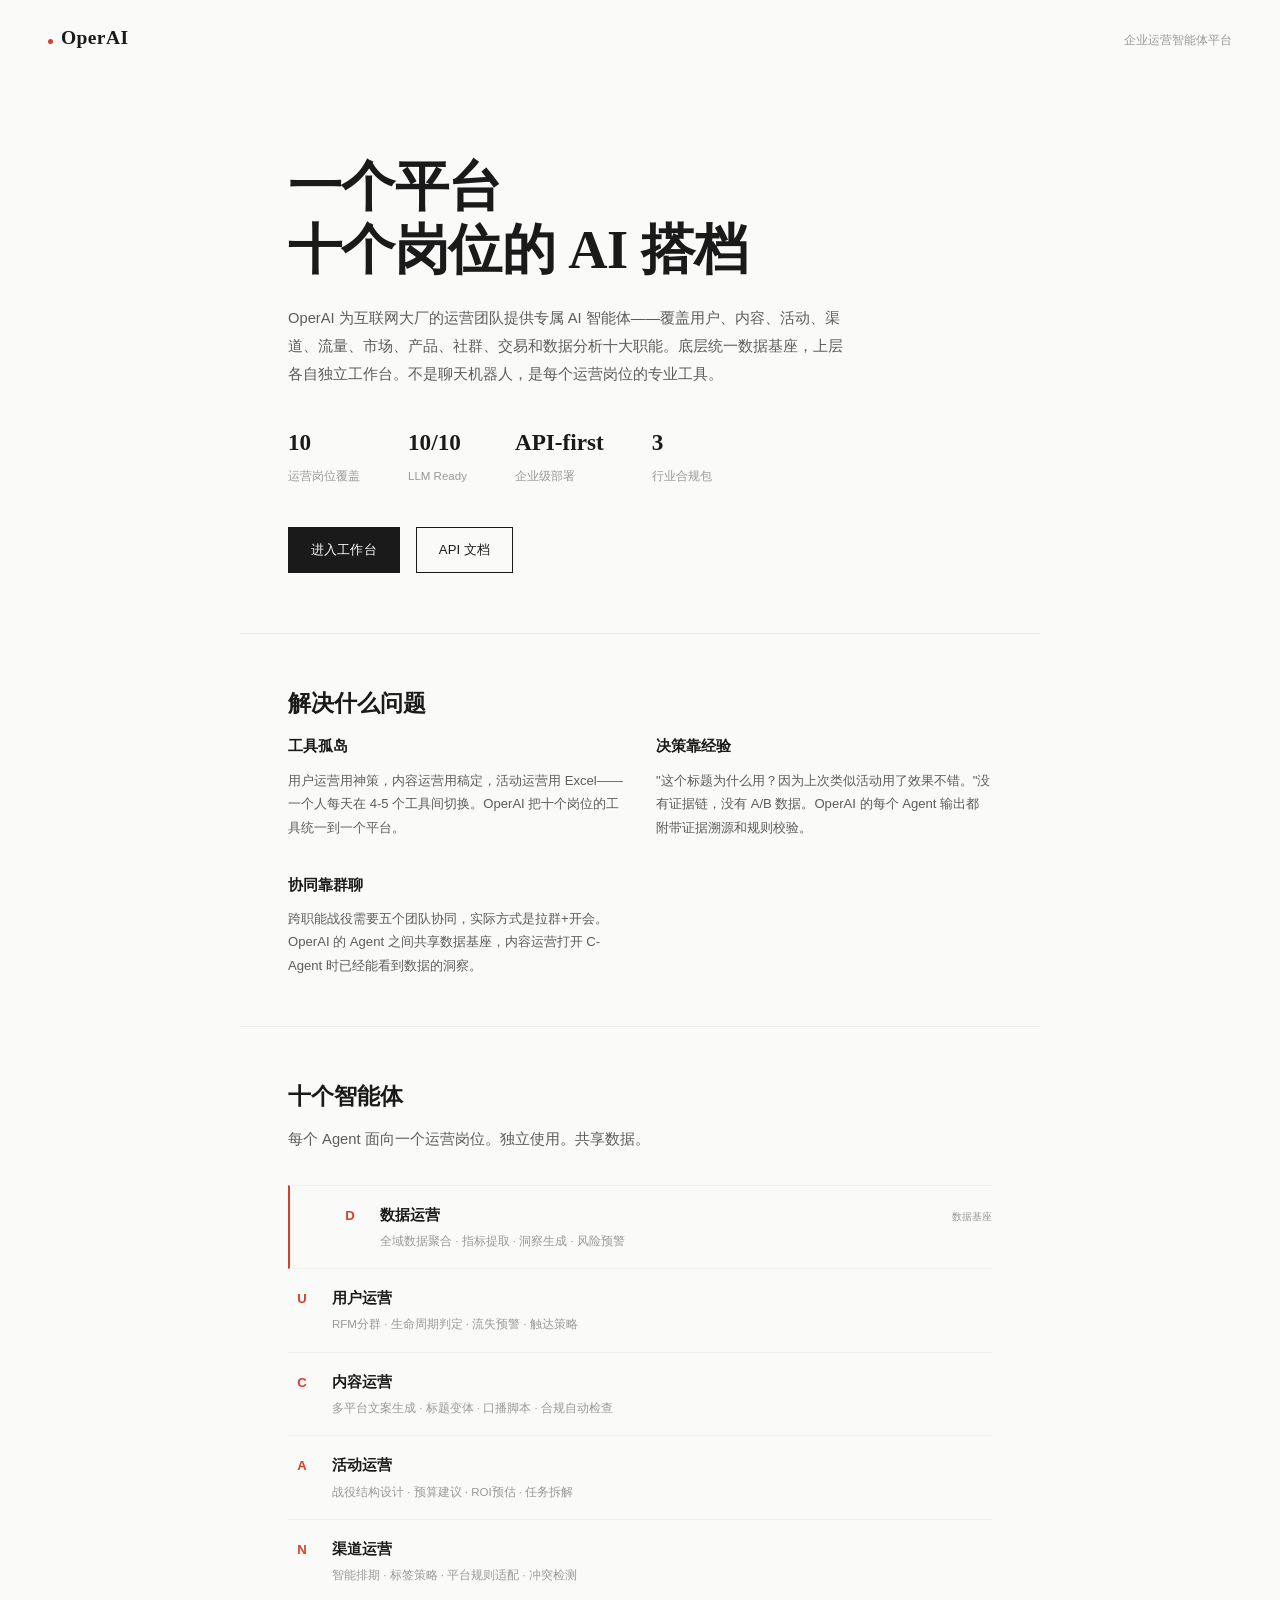
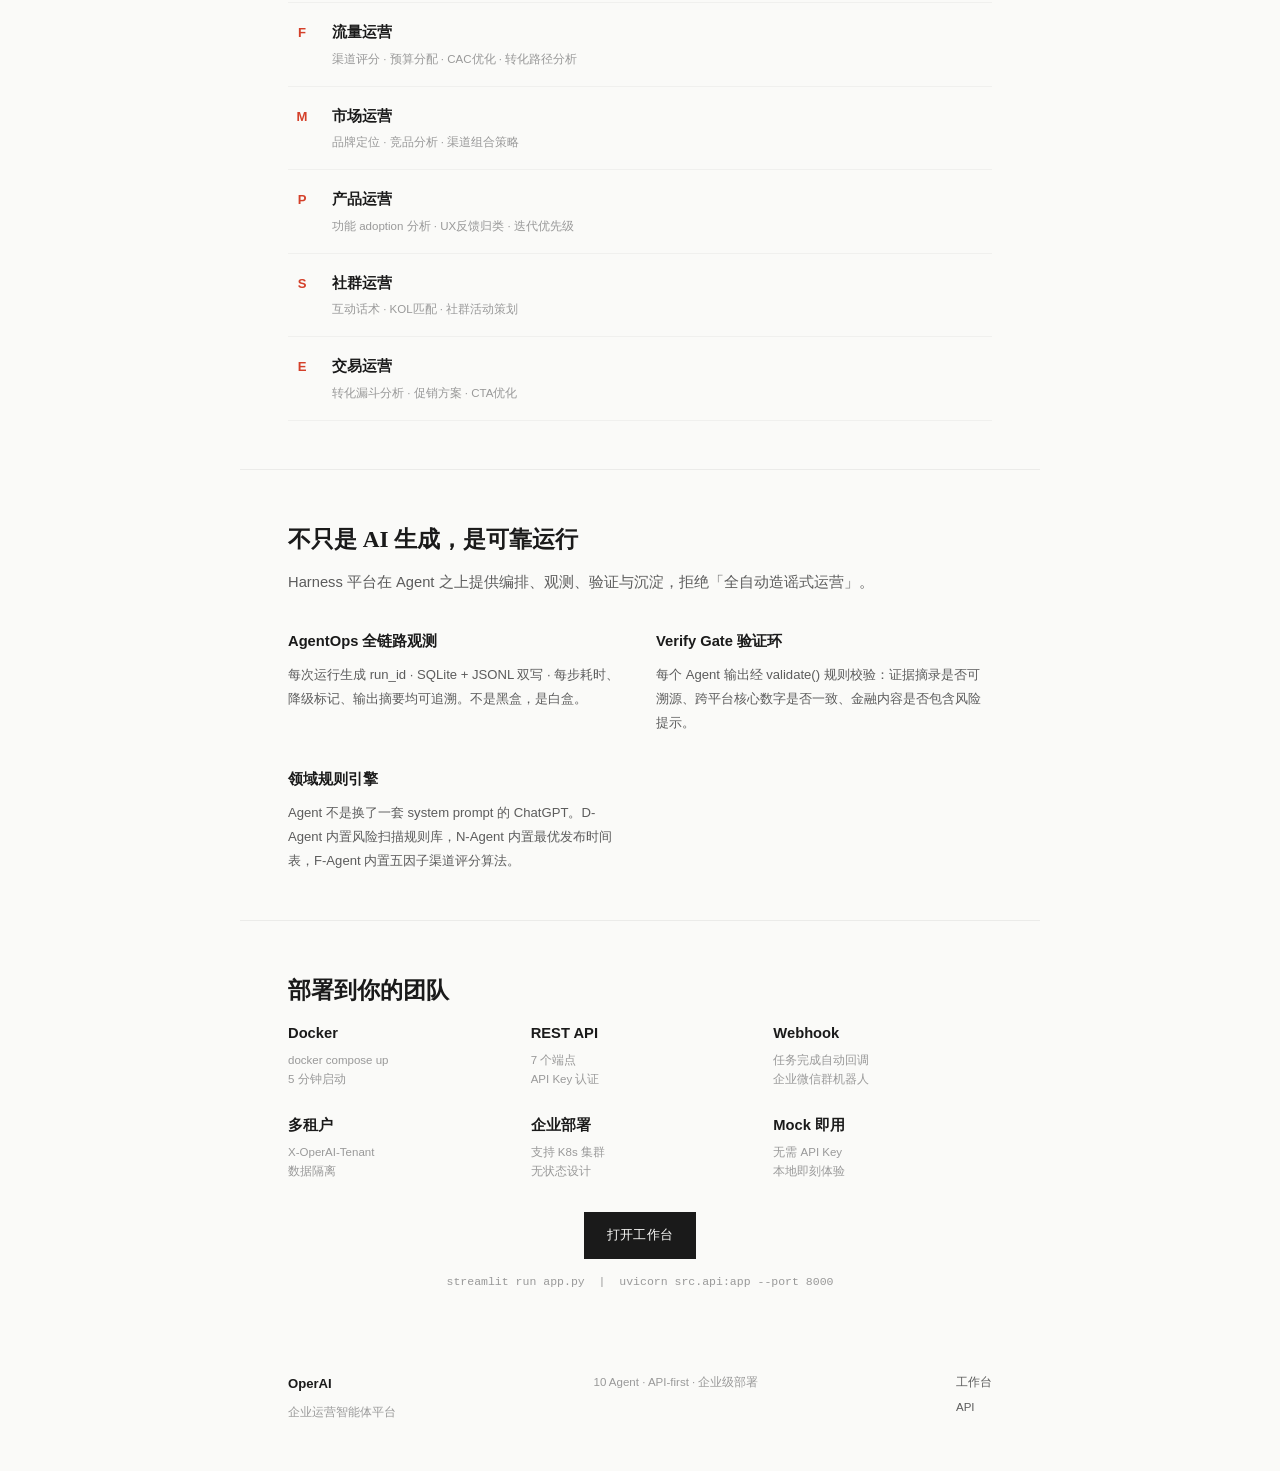
==== frontend/index.html @ 3c626b66 "chore: baseline operai archive redesign" ====
<!DOCTYPE html>
<html lang="zh-CN">
<head>
<meta charset="UTF-8" />
<meta name="viewport" content="width=device-width, initial-scale=1.0" />
<title>OperAI · 企业运营智能体平台</title>
<link rel="stylesheet" href="styles.css" />
</head>
<body>

<header class="nav">
  <span class="nav-brand"><span class="nav-dot"></span>OperAI</span>
  <span class="nav-sub">企业运营智能体平台</span>
</header>

<main>

  <!-- Hero -->
  <section class="hero">
    <h1>一个平台<br/>十个岗位的 AI 搭档</h1>
    <p class="hero-desc">
      OperAI 为互联网大厂的运营团队提供专属 AI 智能体——覆盖用户、内容、活动、渠道、流量、市场、产品、社群、交易和数据分析十大职能。底层统一数据基座，上层各自独立工作台。不是聊天机器人，是每个运营岗位的专业工具。
    </p>
    <div class="hero-stats">
      <div><span>10</span><small>运营岗位覆盖</small></div>
      <div><span>10/10</span><small>LLM Ready</small></div>
      <div><span>API-first</span><small>企业级部署</small></div>
      <div><span>3</span><small>行业合规包</small></div>
    </div>
    <a class="btn btn-primary" href="http://127.0.0.1:8501" data-workbench>进入工作台</a>
    <a class="btn btn-ghost" href="http://127.0.0.1:8000/docs" target="_blank" style="margin-left:var(--s-3)">API 文档</a>
  </section>

  <div class="divider"></div>

  <!-- 解决的问题 -->
  <section class="content-section">
    <h2>解决什么问题</h2>
    <div class="three-col">
      <div>
        <h3>工具孤岛</h3>
        <p>用户运营用神策，内容运营用稿定，活动运营用 Excel——一个人每天在 4-5 个工具间切换。OperAI 把十个岗位的工具统一到一个平台。</p>
      </div>
      <div>
        <h3>决策靠经验</h3>
        <p>"这个标题为什么用？因为上次类似活动用了效果不错。"没有证据链，没有 A/B 数据。OperAI 的每个 Agent 输出都附带证据溯源和规则校验。</p>
      </div>
      <div>
        <h3>协同靠群聊</h3>
        <p>跨职能战役需要五个团队协同，实际方式是拉群+开会。OperAI 的 Agent 之间共享数据基座，内容运营打开 C-Agent 时已经能看到数据的洞察。</p>
      </div>
    </div>
  </section>

  <div class="divider"></div>

  <!-- Agent 目录 -->
  <section class="content-section">
    <h2>十个智能体</h2>
    <p class="section-desc">每个 Agent 面向一个运营岗位。独立使用。共享数据。</p>

    <div class="agent-list">
      <a href="d-agent.html" class="list-item accent">
        <span class="list-id">D</span>
        <span class="list-body"><strong>数据运营</strong><small>全域数据聚合 · 指标提取 · 洞察生成 · 风险预警</small></span>
        <span class="list-note">数据基座</span>
      </a>
      <a href="u-agent.html" class="list-item">
        <span class="list-id">U</span>
        <span class="list-body"><strong>用户运营</strong><small>RFM分群 · 生命周期判定 · 流失预警 · 触达策略</small></span>
      </a>
      <a href="c-agent.html" class="list-item">
        <span class="list-id">C</span>
        <span class="list-body"><strong>内容运营</strong><small>多平台文案生成 · 标题变体 · 口播脚本 · 合规自动检查</small></span>
      </a>
      <a href="a-agent.html" class="list-item">
        <span class="list-id">A</span>
        <span class="list-body"><strong>活动运营</strong><small>战役结构设计 · 预算建议 · ROI预估 · 任务拆解</small></span>
      </a>
      <a href="n-agent.html" class="list-item">
        <span class="list-id">N</span>
        <span class="list-body"><strong>渠道运营</strong><small>智能排期 · 标签策略 · 平台规则适配 · 冲突检测</small></span>
      </a>
      <a href="f-agent.html" class="list-item">
        <span class="list-id">F</span>
        <span class="list-body"><strong>流量运营</strong><small>渠道评分 · 预算分配 · CAC优化 · 转化路径分析</small></span>
      </a>
      <a href="m-agent.html" class="list-item">
        <span class="list-id">M</span>
        <span class="list-body"><strong>市场运营</strong><small>品牌定位 · 竞品分析 · 渠道组合策略</small></span>
      </a>
      <a href="p-agent.html" class="list-item">
        <span class="list-id">P</span>
        <span class="list-body"><strong>产品运营</strong><small>功能 adoption 分析 · UX反馈归类 · 迭代优先级</small></span>
      </a>
      <a href="s-agent.html" class="list-item">
        <span class="list-id">S</span>
        <span class="list-body"><strong>社群运营</strong><small>互动话术 · KOL匹配 · 社群活动策划</small></span>
      </a>
      <a href="e-agent.html" class="list-item">
        <span class="list-id">E</span>
        <span class="list-body"><strong>交易运营</strong><small>转化漏斗分析 · 促销方案 · CTA优化</small></span>
      </a>
    </div>
  </section>

  <div class="divider"></div>

  <!-- Harness 能力 -->
  <section class="content-section">
    <h2>不只是 AI 生成，是可靠运行</h2>
    <p class="section-desc">Harness 平台在 Agent 之上提供编排、观测、验证与沉淀，拒绝「全自动造谣式运营」。</p>

    <div class="three-col">
      <div>
        <h3>AgentOps 全链路观测</h3>
        <p>每次运行生成 run_id · SQLite + JSONL 双写 · 每步耗时、降级标记、输出摘要均可追溯。不是黑盒，是白盒。</p>
      </div>
      <div>
        <h3>Verify Gate 验证环</h3>
        <p>每个 Agent 输出经 validate() 规则校验：证据摘录是否可溯源、跨平台核心数字是否一致、金融内容是否包含风险提示。</p>
      </div>
      <div>
        <h3>领域规则引擎</h3>
        <p>Agent 不是换了一套 system prompt 的 ChatGPT。D-Agent 内置风险扫描规则库，N-Agent 内置最优发布时间表，F-Agent 内置五因子渠道评分算法。</p>
      </div>
    </div>
  </section>

  <div class="divider"></div>

  <!-- 部署 -->
  <section class="content-section">
    <h2>部署到你的团队</h2>
    <div class="deploy-grid">
      <div><span>Docker</span><small>docker compose up<br/>5 分钟启动</small></div>
      <div><span>REST API</span><small>7 个端点<br/>API Key 认证</small></div>
      <div><span>Webhook</span><small>任务完成自动回调<br/>企业微信群机器人</small></div>
      <div><span>多租户</span><small>X-OperAI-Tenant<br/>数据隔离</small></div>
      <div><span>企业部署</span><small>支持 K8s 集群<br/>无状态设计</small></div>
      <div><span>Mock 即用</span><small>无需 API Key<br/>本地即刻体验</small></div>
    </div>

    <div style="margin-top:var(--s-8);text-align:center;">
      <a class="btn btn-primary" href="http://127.0.0.1:8501" data-workbench>打开工作台</a>
      <span style="display:block;margin-top:var(--s-3);font-size:var(--text-xs);color:var(--text-muted);font-family:var(--mono);">streamlit run app.py &nbsp;|&nbsp; uvicorn src.api:app --port 8000</span>
    </div>
  </section>

</main>

<footer>
  <div>
    <strong>OperAI</strong>
    <span>企业运营智能体平台</span>
  </div>
  <div>
    <span>10 Agent · API-first · 企业级部署</span>
  </div>
  <div>
    <a href="http://127.0.0.1:8501" data-workbench>工作台</a>
    <a href="http://127.0.0.1:8000/docs" target="_blank">API</a>
  </div>
</footer>

<script src="main.js"></script>
</body>
</html>
---- frontend/styles.css ----
/* OperAI · Japanese Precision — 型・白・間 */
@import url("tokens.css");

*,*::before,*::after{box-sizing:border-box;margin:0;padding:0}
html{scroll-behavior:smooth;-webkit-font-smoothing:antialiased}
body{
  min-height:100vh;font-family:var(--sans);font-size:var(--text-base);
  line-height:1.85;color:var(--text-primary);background:var(--bg-root);
  overflow-x:hidden;
}
a{color:inherit;text-decoration:none}
img{display:block;max-width:100%}

/* ── 滚动条 — 若有似无 ── */
::-webkit-scrollbar{width:3px}
::-webkit-scrollbar-track{background:transparent}
::-webkit-scrollbar-thumb{background:rgba(0,0,0,0.10);border-radius:2px}

/* ── 顶栏 — 只有标识 ── */
.nav{
  position:fixed;top:0;left:0;right:0;z-index:100;
  display:flex;align-items:baseline;justify-content:space-between;
  padding:var(--s-5) var(--px);
  background:rgba(250,250,248,0.85);backdrop-filter:blur(12px);
}
.nav-brand{font-family:var(--serif);font-size:var(--text-lg);font-weight:600;letter-spacing:0.02em;display:flex;align-items:baseline;gap:var(--s-2)}
.nav-dot{display:inline-block;width:5px;height:5px;border-radius:50%;background:var(--accent);margin-bottom:2px}
.nav-sub{font-size:var(--text-xs);color:var(--text-muted)}

/* ── 内容段 ── */
.content-section{max-width:800px;margin:0 auto;padding:var(--s-12) var(--px)}
.content-section h2{font-family:var(--serif);font-size:var(--text-xl);font-weight:600;margin-bottom:var(--s-2)}
.section-desc{font-size:var(--text-base);color:var(--text-secondary);margin-bottom:var(--s-8)}
.three-col{display:grid;grid-template-columns:repeat(auto-fit,minmax(220px,1fr));gap:var(--s-8)}
.three-col h3{font-size:var(--text-base);font-weight:600;margin-bottom:var(--s-2)}
.three-col p{font-size:var(--text-sm);color:var(--text-secondary);line-height:1.8}
.deploy-grid{display:grid;grid-template-columns:repeat(auto-fill,minmax(180px,1fr));gap:var(--s-6)}
.deploy-grid div{display:flex;flex-direction:column;gap:var(--s-1)}
.deploy-grid span{font-size:var(--text-base);font-weight:600}
.deploy-grid small{font-size:var(--text-xs);color:var(--text-muted);line-height:1.6}
.agent-list{display:flex;flex-direction:column}
.list-note{font-size:var(--text-2xs);color:var(--text-muted);flex-shrink:0}
.btn-ghost{background:transparent;color:var(--text-secondary);border-color:var(--border)}
.btn-ghost:hover{color:var(--text-primary);border-color:var(--border-strong)}

/* ── Hero — 型为主 ── */
.hero{
  padding:calc(var(--nav-h) + 100px) var(--px) 60px;
  max-width:800px;margin:0 auto;text-align:left;
}
.hero h1{
  font-family:var(--serif);font-size:clamp(2.4rem,6vw,3.4rem);
  font-weight:600;line-height:1.15;letter-spacing:-0.01em;
  margin-bottom:var(--s-6);color:var(--text-primary);
}
.hero p{
  font-size:var(--text-base);color:var(--text-secondary);
  line-height:1.9;max-width:480px;margin-bottom:var(--s-8);
}
.hero p.hero-desc{font-size:var(--text-base);color:var(--text-secondary);line-height:1.9;max-width:560px;margin-bottom:var(--s-8)}
.hero-stats{display:flex;gap:var(--s-12);margin-bottom:var(--s-8)}
.hero-stats div{display:flex;flex-direction:column;gap:2px}
.hero-stats span{font-family:var(--serif);font-size:var(--text-xl);font-weight:600;color:var(--text-primary)}
.hero-stats small{font-size:var(--text-xs);color:var(--text-muted)}
.hero .btn{margin-top:var(--s-2)}

/* ── 分割线 — 留白的一部分 ── */
.divider{
  max-width:800px;margin:0 auto;
  height:1px;background:var(--border);
}

/* ── 目录列表 — 不是卡片 ── */
.list-section{
  max-width:800px;margin:0 auto;padding:var(--s-12) var(--px);
}
.list-section h2{
  font-family:var(--serif);font-size:var(--text-lg);font-weight:600;
  margin-bottom:var(--s-8);color:var(--text-primary);
}
.list-item{
  display:flex;align-items:baseline;gap:var(--s-4);
  padding:var(--s-4) 0;border-bottom:1px solid var(--border-subtle);
  transition:all var(--fast) var(--ease);
}
.list-item:first-of-type{border-top:1px solid var(--border-subtle)}
.list-item:hover{background:var(--bg-surface);margin:0 calc(-1 * var(--px));padding-left:var(--px);padding-right:var(--px)}
.list-item.accent{border-left:2px solid var(--accent);padding-left:calc(var(--px) - 2px)}
.list-id{
  width:28px;height:28px;display:flex;align-items:center;justify-content:center;
  font-weight:700;font-size:var(--text-sm);color:var(--accent);
  flex-shrink:0;
}
.list-body{flex:1;display:flex;flex-direction:column;gap:2px}
.list-body strong{font-size:var(--text-base);font-weight:600;color:var(--text-primary)}
.list-body small{font-size:var(--text-xs);color:var(--text-muted)}
.list-tag{
  font-size:var(--text-2xs);font-weight:500;letter-spacing:0.04em;
  color:var(--text-muted);flex-shrink:0;
}

/* ── CTA — 一组间距 ── */
.cta-section{max-width:800px;margin:0 auto;padding:var(--s-12) var(--px);text-align:left}
.cta-section p{font-size:var(--text-base);color:var(--text-secondary);margin-bottom:var(--s-6)}
.cta-row{display:flex;gap:var(--s-12);margin-bottom:var(--s-8)}
.cta-row div{display:flex;flex-direction:column;gap:2px}
.cta-row span{font-size:var(--text-base);font-weight:600}
.cta-row small{font-size:var(--text-xs);color:var(--text-muted)}

/* ── Footer — 安静 ── */
footer{
  max-width:800px;margin:0 auto;padding:var(--s-8) var(--px) var(--s-12);
  display:flex;justify-content:space-between;align-items:flex-start;
  font-size:var(--text-xs);color:var(--text-muted);gap:var(--s-6);flex-wrap:wrap;
}
footer strong{font-size:var(--text-sm);color:var(--text-primary);display:block;margin-bottom:2px}
footer div{display:flex;flex-direction:column;gap:var(--s-1)}
footer a{color:var(--text-secondary)}
footer a:hover{color:var(--text-primary)}

/* ── 按钮 ── */
.btn{
  display:inline-flex;align-items:center;gap:var(--s-2);
  padding:10px 22px;border:1px solid var(--text-primary);
  font-size:var(--text-sm);font-weight:500;letter-spacing:0.01em;
  transition:all var(--fast) var(--ease);cursor:pointer;font-family:var(--sans);
  color:var(--text-primary);background:transparent;
}
.btn-primary{background:var(--text-primary);color:var(--bg-root);border-color:var(--text-primary)}
.btn-primary:hover{background:var(--accent);border-color:var(--accent);color:#fff}
.btn-sm{padding:5px 12px;font-size:var(--text-xs)}

/* ── 通用卡片 — 依旧可用，减少边框 ── */
.card{
  background:var(--bg-card);border:1px solid var(--border);
  padding:var(--s-5);
}
.card-accent{border-left:2px solid var(--accent)}

/* ── 标签 ── */
.badge{
  display:inline-flex;align-items:center;gap:var(--s-1);
  padding:1px 6px;font-size:var(--text-2xs);font-weight:600;letter-spacing:0.04em;
}
.badge-accent{color:var(--accent)}
.badge-green{color:var(--green)}
.badge-gold{color:var(--gold)}
.badge-muted{color:var(--text-muted)}

/* ── 动效 — 安静 ── */
.fade-in{opacity:0;transform:translateY(6px);animation:fadeUp .5s var(--ease) forwards}
@keyframes fadeUp{to{opacity:1;transform:translateY(0)}}
.delay-1{animation-delay:40ms}.delay-2{animation-delay:80ms}.delay-3{animation-delay:120ms}.delay-4{animation-delay:160ms}.delay-5{animation-delay:200ms}

/* ── 指标数 ── */
.metric-value{font-family:var(--serif);font-size:var(--text-2xl);font-weight:600;color:var(--text-primary)}
.metric-label{font-size:var(--text-xs);color:var(--text-secondary)}
.metric-change-up{color:var(--green);font-size:var(--text-sm)}
.metric-change-down{color:var(--accent);font-size:var(--text-sm)}

/* ── 表格 — 极细 ── */
.data-table{width:100%;border-collapse:collapse}
.data-table th{font-size:var(--text-xs);font-weight:600;color:var(--text-secondary);text-align:left;padding:var(--s-2) var(--s-3);border-bottom:1px solid var(--border);letter-spacing:0.03em}
.data-table td{font-size:var(--text-sm);padding:var(--s-3);border-bottom:1px solid var(--border-subtle)}
.data-table tr:hover td{background:var(--bg-surface)}

.status-dot{display:inline-block;width:5px;height:5px;border-radius:50%;background:var(--text-muted)}
.status-dot.on{background:var(--green)}

/* ── Section — Agent 页共用 ── */
.section{padding:var(--s-8) var(--px);max-width:var(--max-w);margin:0 auto}
.section-header{margin-bottom:var(--s-6)}
.section-eyebrow{font-size:var(--text-2xs);font-weight:600;letter-spacing:0.1em;text-transform:uppercase;color:var(--text-muted);margin-bottom:var(--s-2)}
.section-title{font-family:var(--serif);font-size:var(--text-xl);font-weight:600}
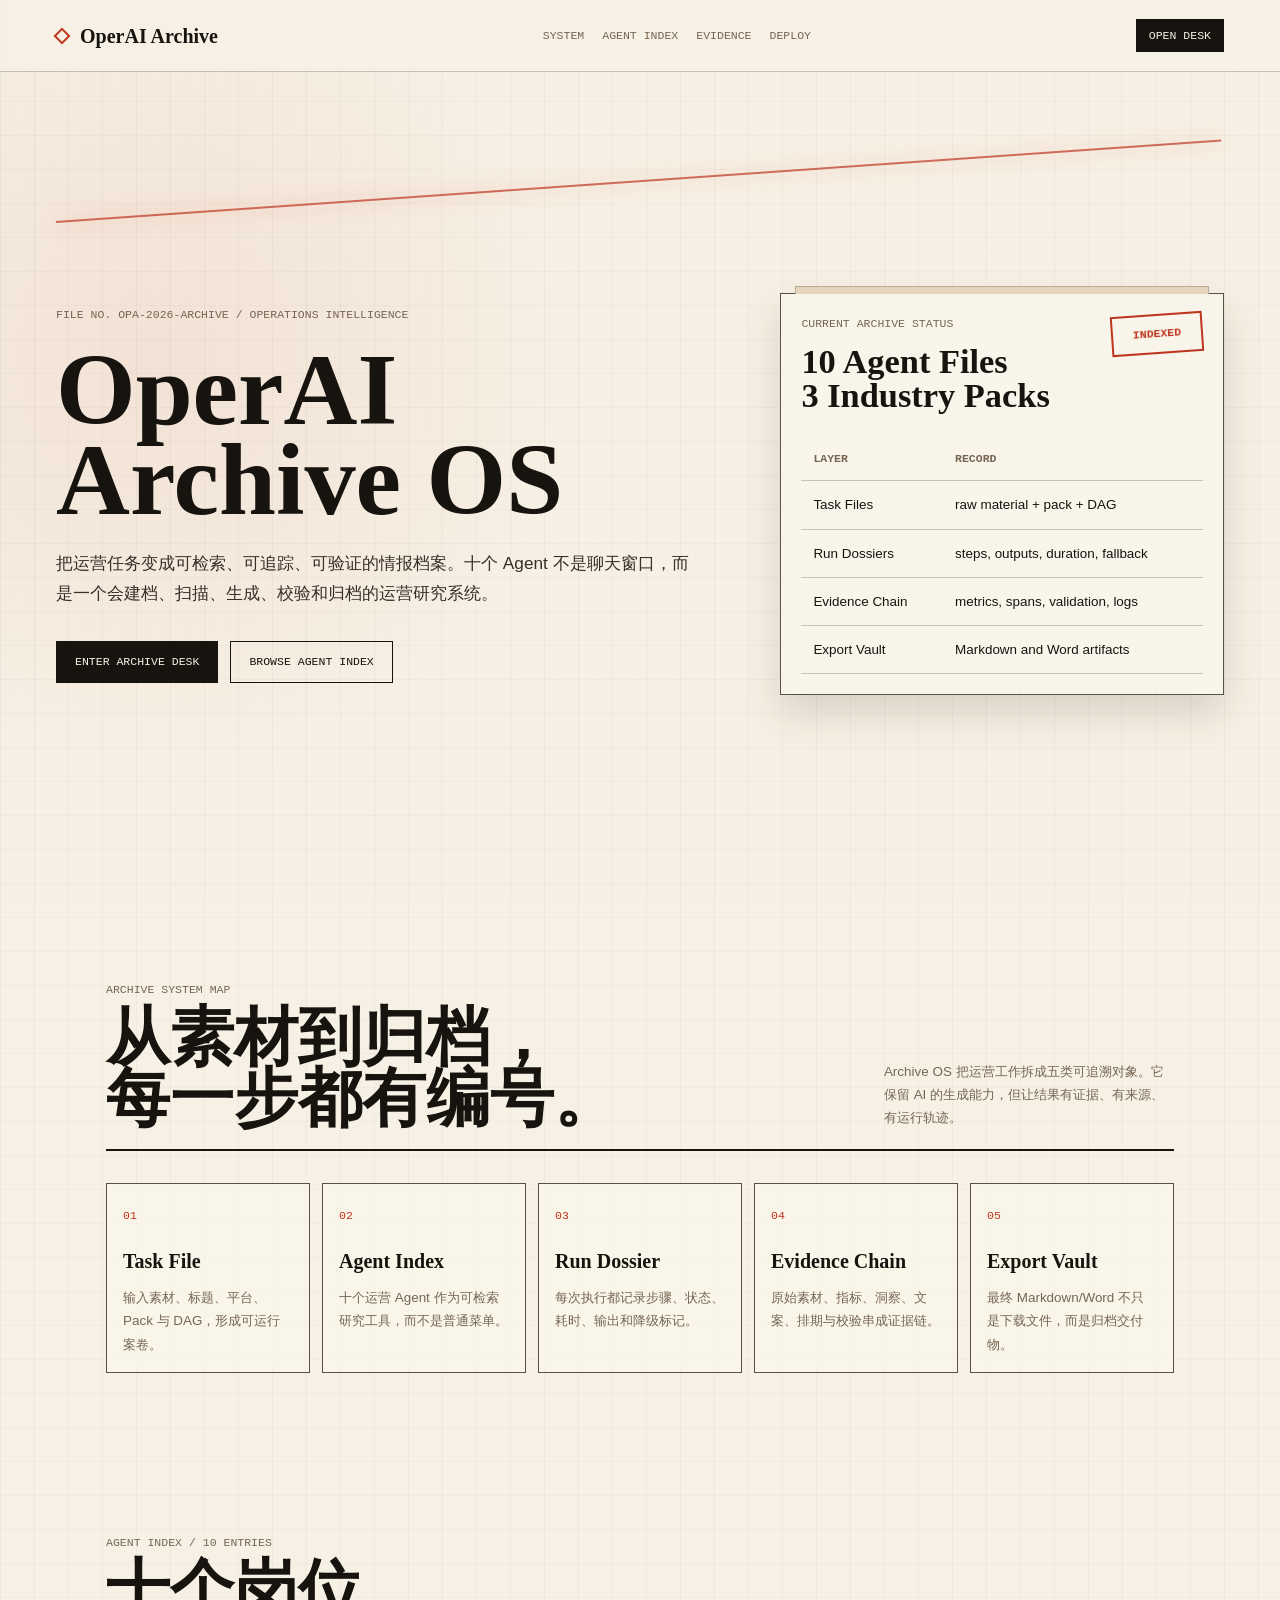
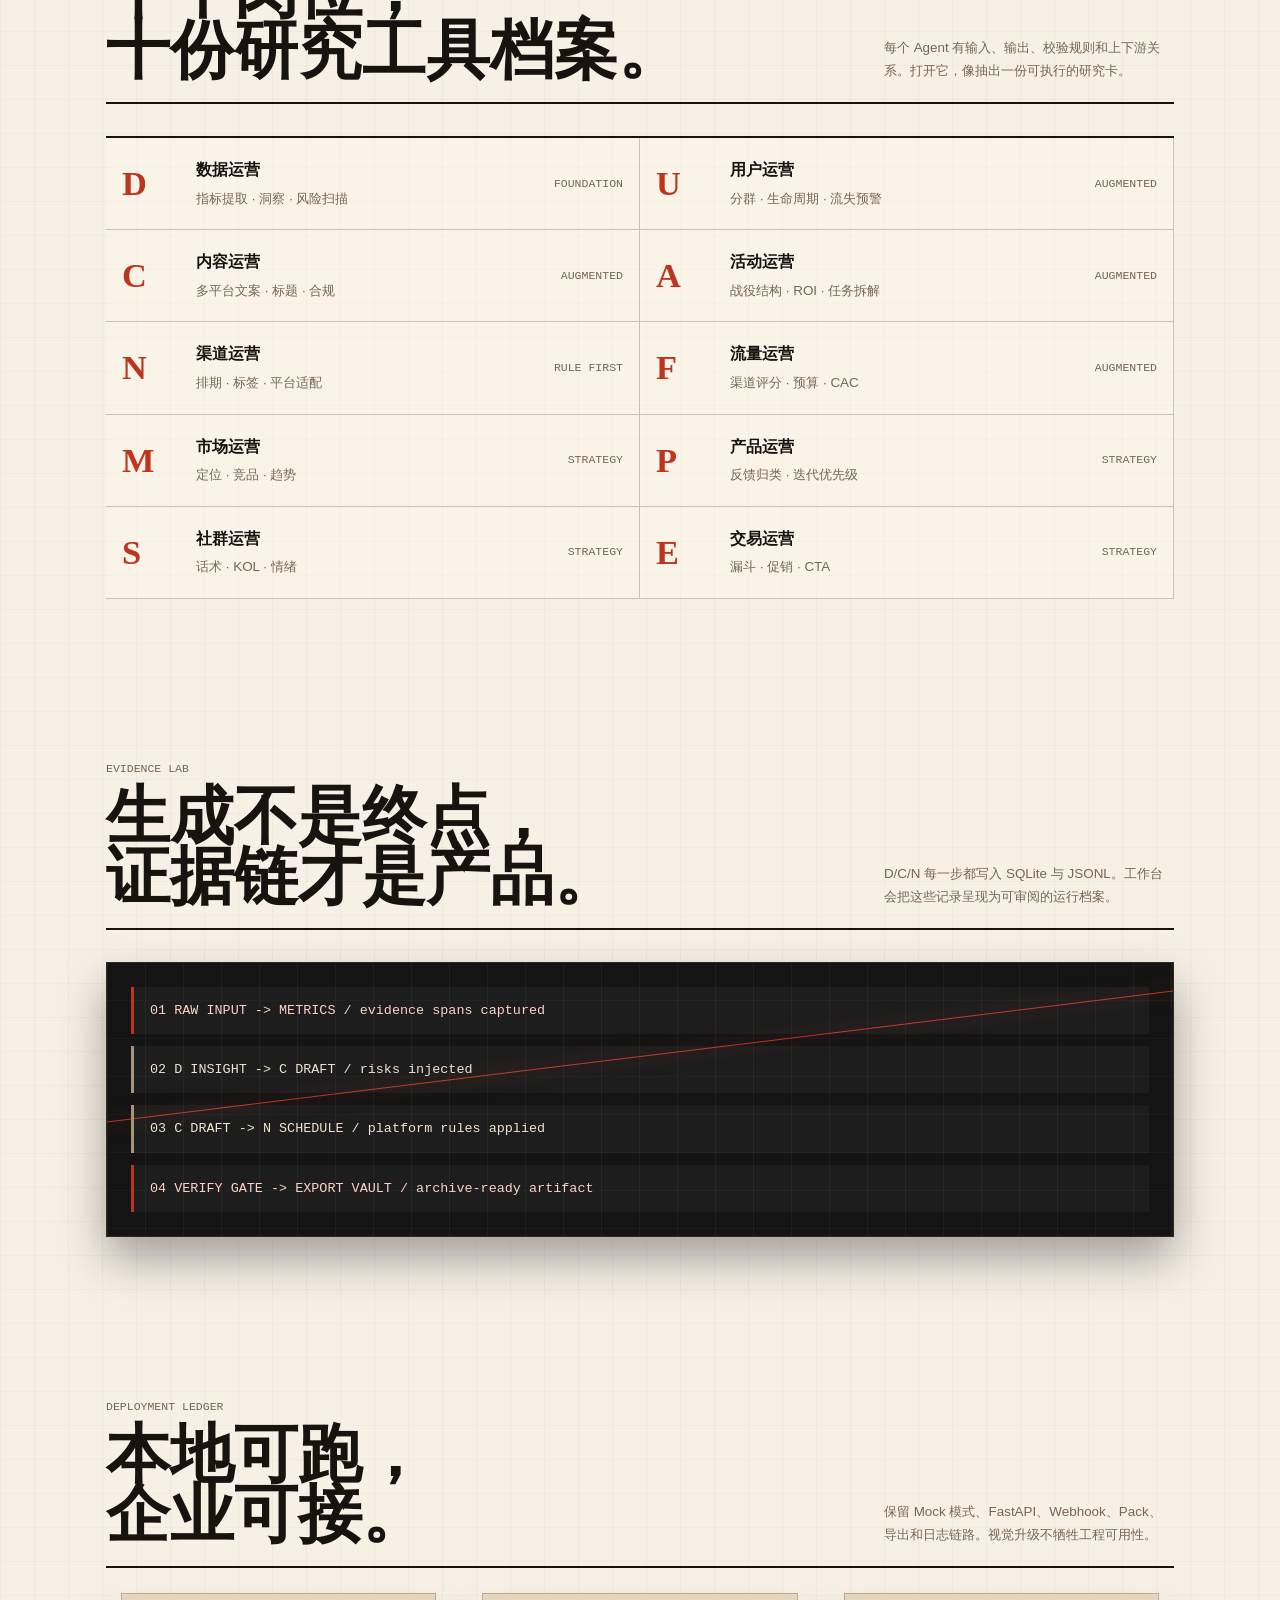
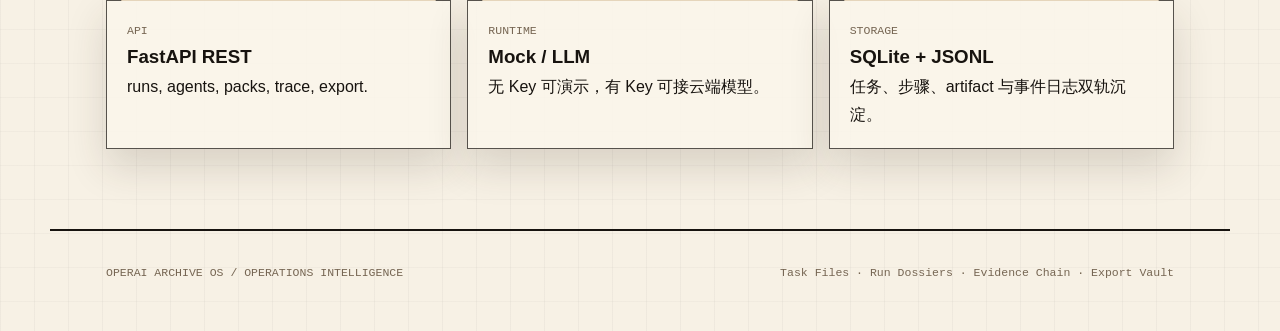
==== commit 7c0d682d: "feat: rebuild archive os static pages" ====
--- a/frontend/index.html
+++ b/frontend/index.html
@@ -3,164 +3,127 @@
 <head>
 <meta charset="UTF-8" />
 <meta name="viewport" content="width=device-width, initial-scale=1.0" />
-<title>OperAI · 企业运营智能体平台</title>
+<title>OperAI Archive OS · 运营情报档案馆</title>
 <link rel="stylesheet" href="styles.css" />
 </head>
 <body>
 
 <header class="nav">
-  <span class="nav-brand"><span class="nav-dot"></span>OperAI</span>
-  <span class="nav-sub">企业运营智能体平台</span>
+  <a class="nav-brand" href="index.html">OperAI Archive</a>
+  <nav class="nav-links" aria-label="Archive navigation">
+    <a href="#system">System</a>
+    <a href="#agents">Agent Index</a>
+    <a href="#evidence">Evidence</a>
+    <a href="#deployment">Deploy</a>
+  </nav>
+  <a class="btn btn-primary btn-sm" href="http://127.0.0.1:8501" data-workbench>Open Desk</a>
 </header>
 
 <main>
-
-  <!-- Hero -->
   <section class="hero">
-    <h1>一个平台<br/>十个岗位的 AI 搭档</h1>
-    <p class="hero-desc">
-      OperAI 为互联网大厂的运营团队提供专属 AI 智能体——覆盖用户、内容、活动、渠道、流量、市场、产品、社群、交易和数据分析十大职能。底层统一数据基座，上层各自独立工作台。不是聊天机器人，是每个运营岗位的专业工具。
-    </p>
-    <div class="hero-stats">
-      <div><span>10</span><small>运营岗位覆盖</small></div>
-      <div><span>10/10</span><small>LLM Ready</small></div>
-      <div><span>API-first</span><small>企业级部署</small></div>
-      <div><span>3</span><small>行业合规包</small></div>
+    <div class="reveal visible">
+      <p class="eyebrow">File No. OPA-2026-ARCHIVE / Operations Intelligence</p>
+      <h1 class="hero-title">OperAI<br>Archive OS</h1>
+      <p class="hero-desc">把运营任务变成可检索、可追踪、可验证的情报档案。十个 Agent 不是聊天窗口，而是一个会建档、扫描、生成、校验和归档的运营研究系统。</p>
+      <div class="hero-actions">
+        <a class="btn btn-primary" href="http://127.0.0.1:8501" data-workbench>Enter Archive Desk</a>
+        <a class="btn" href="#agents">Browse Agent Index</a>
+      </div>
     </div>
-    <a class="btn btn-primary" href="http://127.0.0.1:8501" data-workbench>进入工作台</a>
-    <a class="btn btn-ghost" href="http://127.0.0.1:8000/docs" target="_blank" style="margin-left:var(--s-3)">API 文档</a>
+    <aside class="hero-ledger file-card reveal delay-1">
+      <div style="display:flex;justify-content:space-between;align-items:flex-start;gap:16px;">
+        <div>
+          <p class="file-meta">Current Archive Status</p>
+          <h2 style="font-family:var(--font-display);font-size:var(--text-2xl);line-height:1;margin-top:10px;">10 Agent Files<br>3 Industry Packs</h2>
+        </div>
+        <span class="stamp">Indexed</span>
+      </div>
+      <table class="ledger-table" style="margin-top:24px;">
+        <tr><th>Layer</th><th>Record</th></tr>
+        <tr><td>Task Files</td><td>raw material + pack + DAG</td></tr>
+        <tr><td>Run Dossiers</td><td>steps, outputs, duration, fallback</td></tr>
+        <tr><td>Evidence Chain</td><td>metrics, spans, validation, logs</td></tr>
+        <tr><td>Export Vault</td><td>Markdown and Word artifacts</td></tr>
+      </table>
+    </aside>
   </section>
 
-  <div class="divider"></div>
+  <section class="section" id="system">
+    <div class="section-header reveal">
+      <div>
+        <p class="section-kicker">Archive System Map</p>
+        <h2 class="section-title">从素材到归档，<br>每一步都有编号。</h2>
+      </div>
+      <p class="section-note">Archive OS 把运营工作拆成五类可追溯对象。它保留 AI 的生成能力，但让结果有证据、有来源、有运行轨迹。</p>
+    </div>
+    <div class="archive-map">
+      <article class="map-node reveal"><span>01</span><strong>Task File</strong><p>输入素材、标题、平台、Pack 与 DAG，形成可运行案卷。</p></article>
+      <article class="map-node reveal delay-1"><span>02</span><strong>Agent Index</strong><p>十个运营 Agent 作为可检索研究工具，而不是普通菜单。</p></article>
+      <article class="map-node reveal delay-2"><span>03</span><strong>Run Dossier</strong><p>每次执行都记录步骤、状态、耗时、输出和降级标记。</p></article>
+      <article class="map-node reveal delay-3"><span>04</span><strong>Evidence Chain</strong><p>原始素材、指标、洞察、文案、排期与校验串成证据链。</p></article>
+      <article class="map-node reveal delay-3"><span>05</span><strong>Export Vault</strong><p>最终 Markdown/Word 不只是下载文件，而是归档交付物。</p></article>
+    </div>
+  </section>
 
-  <!-- 解决的问题 -->
-  <section class="content-section">
-    <h2>解决什么问题</h2>
-    <div class="three-col">
+  <section class="section" id="agents">
+    <div class="section-header reveal">
       <div>
-        <h3>工具孤岛</h3>
-        <p>用户运营用神策，内容运营用稿定，活动运营用 Excel——一个人每天在 4-5 个工具间切换。OperAI 把十个岗位的工具统一到一个平台。</p>
+        <p class="section-kicker">Agent Index / 10 Entries</p>
+        <h2 class="section-title">十个岗位，<br>十份研究工具档案。</h2>
       </div>
+      <p class="section-note">每个 Agent 有输入、输出、校验规则和上下游关系。打开它，像抽出一份可执行的研究卡。</p>
+    </div>
+    <div class="index-grid">
+      <a class="index-row reveal" href="d-agent.html"><span class="index-id">D</span><span><b class="index-title">数据运营</b><br><small class="index-desc">指标提取 · 洞察 · 风险扫描</small></span><span class="index-tag">FOUNDATION</span></a>
+      <a class="index-row reveal" href="u-agent.html"><span class="index-id">U</span><span><b class="index-title">用户运营</b><br><small class="index-desc">分群 · 生命周期 · 流失预警</small></span><span class="index-tag">AUGMENTED</span></a>
+      <a class="index-row reveal" href="c-agent.html"><span class="index-id">C</span><span><b class="index-title">内容运营</b><br><small class="index-desc">多平台文案 · 标题 · 合规</small></span><span class="index-tag">AUGMENTED</span></a>
+      <a class="index-row reveal" href="a-agent.html"><span class="index-id">A</span><span><b class="index-title">活动运营</b><br><small class="index-desc">战役结构 · ROI · 任务拆解</small></span><span class="index-tag">AUGMENTED</span></a>
+      <a class="index-row reveal" href="n-agent.html"><span class="index-id">N</span><span><b class="index-title">渠道运营</b><br><small class="index-desc">排期 · 标签 · 平台适配</small></span><span class="index-tag">RULE FIRST</span></a>
+      <a class="index-row reveal" href="f-agent.html"><span class="index-id">F</span><span><b class="index-title">流量运营</b><br><small class="index-desc">渠道评分 · 预算 · CAC</small></span><span class="index-tag">AUGMENTED</span></a>
+      <a class="index-row reveal" href="m-agent.html"><span class="index-id">M</span><span><b class="index-title">市场运营</b><br><small class="index-desc">定位 · 竞品 · 趋势</small></span><span class="index-tag">STRATEGY</span></a>
+      <a class="index-row reveal" href="p-agent.html"><span class="index-id">P</span><span><b class="index-title">产品运营</b><br><small class="index-desc">反馈归类 · 迭代优先级</small></span><span class="index-tag">STRATEGY</span></a>
+      <a class="index-row reveal" href="s-agent.html"><span class="index-id">S</span><span><b class="index-title">社群运营</b><br><small class="index-desc">话术 · KOL · 情绪</small></span><span class="index-tag">STRATEGY</span></a>
+      <a class="index-row reveal" href="e-agent.html"><span class="index-id">E</span><span><b class="index-title">交易运营</b><br><small class="index-desc">漏斗 · 促销 · CTA</small></span><span class="index-tag">STRATEGY</span></a>
+    </div>
+  </section>
+
+  <section class="section" id="evidence">
+    <div class="section-header reveal">
       <div>
-        <h3>决策靠经验</h3>
-        <p>"这个标题为什么用？因为上次类似活动用了效果不错。"没有证据链，没有 A/B 数据。OperAI 的每个 Agent 输出都附带证据溯源和规则校验。</p>
+        <p class="section-kicker">Evidence Lab</p>
+        <h2 class="section-title">生成不是终点，<br>证据链才是产品。</h2>
       </div>
-      <div>
-        <h3>协同靠群聊</h3>
-        <p>跨职能战役需要五个团队协同，实际方式是拉群+开会。OperAI 的 Agent 之间共享数据基座，内容运营打开 C-Agent 时已经能看到数据的洞察。</p>
+      <p class="section-note">D/C/N 每一步都写入 SQLite 与 JSONL。工作台会把这些记录呈现为可审阅的运行档案。</p>
+    </div>
+    <div class="evidence-panel reveal">
+      <div class="trace-list">
+        <div class="trace-node hot">01 RAW INPUT -> METRICS / evidence spans captured</div>
+        <div class="trace-node">02 D INSIGHT -> C DRAFT / risks injected</div>
+        <div class="trace-node">03 C DRAFT -> N SCHEDULE / platform rules applied</div>
+        <div class="trace-node hot">04 VERIFY GATE -> EXPORT VAULT / archive-ready artifact</div>
       </div>
     </div>
   </section>
 
-  <div class="divider"></div>
-
-  <!-- Agent 目录 -->
-  <section class="content-section">
-    <h2>十个智能体</h2>
-    <p class="section-desc">每个 Agent 面向一个运营岗位。独立使用。共享数据。</p>
-
-    <div class="agent-list">
-      <a href="d-agent.html" class="list-item accent">
-        <span class="list-id">D</span>
-        <span class="list-body"><strong>数据运营</strong><small>全域数据聚合 · 指标提取 · 洞察生成 · 风险预警</small></span>
-        <span class="list-note">数据基座</span>
-      </a>
-      <a href="u-agent.html" class="list-item">
-        <span class="list-id">U</span>
-        <span class="list-body"><strong>用户运营</strong><small>RFM分群 · 生命周期判定 · 流失预警 · 触达策略</small></span>
-      </a>
-      <a href="c-agent.html" class="list-item">
-        <span class="list-id">C</span>
-        <span class="list-body"><strong>内容运营</strong><small>多平台文案生成 · 标题变体 · 口播脚本 · 合规自动检查</small></span>
-      </a>
-      <a href="a-agent.html" class="list-item">
-        <span class="list-id">A</span>
-        <span class="list-body"><strong>活动运营</strong><small>战役结构设计 · 预算建议 · ROI预估 · 任务拆解</small></span>
-      </a>
-      <a href="n-agent.html" class="list-item">
-        <span class="list-id">N</span>
-        <span class="list-body"><strong>渠道运营</strong><small>智能排期 · 标签策略 · 平台规则适配 · 冲突检测</small></span>
-      </a>
-      <a href="f-agent.html" class="list-item">
-        <span class="list-id">F</span>
-        <span class="list-body"><strong>流量运营</strong><small>渠道评分 · 预算分配 · CAC优化 · 转化路径分析</small></span>
-      </a>
-      <a href="m-agent.html" class="list-item">
-        <span class="list-id">M</span>
-        <span class="list-body"><strong>市场运营</strong><small>品牌定位 · 竞品分析 · 渠道组合策略</small></span>
-      </a>
-      <a href="p-agent.html" class="list-item">
-        <span class="list-id">P</span>
-        <span class="list-body"><strong>产品运营</strong><small>功能 adoption 分析 · UX反馈归类 · 迭代优先级</small></span>
-      </a>
-      <a href="s-agent.html" class="list-item">
-        <span class="list-id">S</span>
-        <span class="list-body"><strong>社群运营</strong><small>互动话术 · KOL匹配 · 社群活动策划</small></span>
-      </a>
-      <a href="e-agent.html" class="list-item">
-        <span class="list-id">E</span>
-        <span class="list-body"><strong>交易运营</strong><small>转化漏斗分析 · 促销方案 · CTA优化</small></span>
-      </a>
+  <section class="section" id="deployment">
+    <div class="section-header reveal">
+      <div>
+        <p class="section-kicker">Deployment Ledger</p>
+        <h2 class="section-title">本地可跑，<br>企业可接。</h2>
+      </div>
+      <p class="section-note">保留 Mock 模式、FastAPI、Webhook、Pack、导出和日志链路。视觉升级不牺牲工程可用性。</p>
+    </div>
+    <div class="deploy-grid">
+      <div class="file-card reveal"><p class="file-meta">API</p><h3>FastAPI REST</h3><p>runs, agents, packs, trace, export.</p></div>
+      <div class="file-card reveal delay-1"><p class="file-meta">Runtime</p><h3>Mock / LLM</h3><p>无 Key 可演示，有 Key 可接云端模型。</p></div>
+      <div class="file-card reveal delay-2"><p class="file-meta">Storage</p><h3>SQLite + JSONL</h3><p>任务、步骤、artifact 与事件日志双轨沉淀。</p></div>
     </div>
   </section>
-
-  <div class="divider"></div>
-
-  <!-- Harness 能力 -->
-  <section class="content-section">
-    <h2>不只是 AI 生成，是可靠运行</h2>
-    <p class="section-desc">Harness 平台在 Agent 之上提供编排、观测、验证与沉淀，拒绝「全自动造谣式运营」。</p>
-
-    <div class="three-col">
-      <div>
-        <h3>AgentOps 全链路观测</h3>
-        <p>每次运行生成 run_id · SQLite + JSONL 双写 · 每步耗时、降级标记、输出摘要均可追溯。不是黑盒，是白盒。</p>
-      </div>
-      <div>
-        <h3>Verify Gate 验证环</h3>
-        <p>每个 Agent 输出经 validate() 规则校验：证据摘录是否可溯源、跨平台核心数字是否一致、金融内容是否包含风险提示。</p>
-      </div>
-      <div>
-        <h3>领域规则引擎</h3>
-        <p>Agent 不是换了一套 system prompt 的 ChatGPT。D-Agent 内置风险扫描规则库，N-Agent 内置最优发布时间表，F-Agent 内置五因子渠道评分算法。</p>
-      </div>
-    </div>
-  </section>
-
-  <div class="divider"></div>
-
-  <!-- 部署 -->
-  <section class="content-section">
-    <h2>部署到你的团队</h2>
-    <div class="deploy-grid">
-      <div><span>Docker</span><small>docker compose up<br/>5 分钟启动</small></div>
-      <div><span>REST API</span><small>7 个端点<br/>API Key 认证</small></div>
-      <div><span>Webhook</span><small>任务完成自动回调<br/>企业微信群机器人</small></div>
-      <div><span>多租户</span><small>X-OperAI-Tenant<br/>数据隔离</small></div>
-      <div><span>企业部署</span><small>支持 K8s 集群<br/>无状态设计</small></div>
-      <div><span>Mock 即用</span><small>无需 API Key<br/>本地即刻体验</small></div>
-    </div>
-
-    <div style="margin-top:var(--s-8);text-align:center;">
-      <a class="btn btn-primary" href="http://127.0.0.1:8501" data-workbench>打开工作台</a>
-      <span style="display:block;margin-top:var(--s-3);font-size:var(--text-xs);color:var(--text-muted);font-family:var(--mono);">streamlit run app.py &nbsp;|&nbsp; uvicorn src.api:app --port 8000</span>
-    </div>
-  </section>
-
 </main>
 
 <footer>
-  <div>
-    <strong>OperAI</strong>
-    <span>企业运营智能体平台</span>
-  </div>
-  <div>
-    <span>10 Agent · API-first · 企业级部署</span>
-  </div>
-  <div>
-    <a href="http://127.0.0.1:8501" data-workbench>工作台</a>
-    <a href="http://127.0.0.1:8000/docs" target="_blank">API</a>
-  </div>
+  <span>OPERAI ARCHIVE OS / OPERATIONS INTELLIGENCE</span>
+  <span>Task Files · Run Dossiers · Evidence Chain · Export Vault</span>
 </footer>
 
 <script src="main.js"></script>
--- a/frontend/styles.css
+++ b/frontend/styles.css
@@ -1,174 +1,487 @@
-/* OperAI · Japanese Precision — 型・白・間 */
 @import url("tokens.css");
 
-*,*::before,*::after{box-sizing:border-box;margin:0;padding:0}
-html{scroll-behavior:smooth;-webkit-font-smoothing:antialiased}
-body{
-  min-height:100vh;font-family:var(--sans);font-size:var(--text-base);
-  line-height:1.85;color:var(--text-primary);background:var(--bg-root);
-  overflow-x:hidden;
-}
-a{color:inherit;text-decoration:none}
-img{display:block;max-width:100%}
-
-/* ── 滚动条 — 若有似无 ── */
-::-webkit-scrollbar{width:3px}
-::-webkit-scrollbar-track{background:transparent}
-::-webkit-scrollbar-thumb{background:rgba(0,0,0,0.10);border-radius:2px}
-
-/* ── 顶栏 — 只有标识 ── */
-.nav{
-  position:fixed;top:0;left:0;right:0;z-index:100;
-  display:flex;align-items:baseline;justify-content:space-between;
-  padding:var(--s-5) var(--px);
-  background:rgba(250,250,248,0.85);backdrop-filter:blur(12px);
-}
-.nav-brand{font-family:var(--serif);font-size:var(--text-lg);font-weight:600;letter-spacing:0.02em;display:flex;align-items:baseline;gap:var(--s-2)}
-.nav-dot{display:inline-block;width:5px;height:5px;border-radius:50%;background:var(--accent);margin-bottom:2px}
-.nav-sub{font-size:var(--text-xs);color:var(--text-muted)}
-
-/* ── 内容段 ── */
-.content-section{max-width:800px;margin:0 auto;padding:var(--s-12) var(--px)}
-.content-section h2{font-family:var(--serif);font-size:var(--text-xl);font-weight:600;margin-bottom:var(--s-2)}
-.section-desc{font-size:var(--text-base);color:var(--text-secondary);margin-bottom:var(--s-8)}
-.three-col{display:grid;grid-template-columns:repeat(auto-fit,minmax(220px,1fr));gap:var(--s-8)}
-.three-col h3{font-size:var(--text-base);font-weight:600;margin-bottom:var(--s-2)}
-.three-col p{font-size:var(--text-sm);color:var(--text-secondary);line-height:1.8}
-.deploy-grid{display:grid;grid-template-columns:repeat(auto-fill,minmax(180px,1fr));gap:var(--s-6)}
-.deploy-grid div{display:flex;flex-direction:column;gap:var(--s-1)}
-.deploy-grid span{font-size:var(--text-base);font-weight:600}
-.deploy-grid small{font-size:var(--text-xs);color:var(--text-muted);line-height:1.6}
-.agent-list{display:flex;flex-direction:column}
-.list-note{font-size:var(--text-2xs);color:var(--text-muted);flex-shrink:0}
-.btn-ghost{background:transparent;color:var(--text-secondary);border-color:var(--border)}
-.btn-ghost:hover{color:var(--text-primary);border-color:var(--border-strong)}
-
-/* ── Hero — 型为主 ── */
-.hero{
-  padding:calc(var(--nav-h) + 100px) var(--px) 60px;
-  max-width:800px;margin:0 auto;text-align:left;
-}
-.hero h1{
-  font-family:var(--serif);font-size:clamp(2.4rem,6vw,3.4rem);
-  font-weight:600;line-height:1.15;letter-spacing:-0.01em;
-  margin-bottom:var(--s-6);color:var(--text-primary);
-}
-.hero p{
-  font-size:var(--text-base);color:var(--text-secondary);
-  line-height:1.9;max-width:480px;margin-bottom:var(--s-8);
-}
-.hero p.hero-desc{font-size:var(--text-base);color:var(--text-secondary);line-height:1.9;max-width:560px;margin-bottom:var(--s-8)}
-.hero-stats{display:flex;gap:var(--s-12);margin-bottom:var(--s-8)}
-.hero-stats div{display:flex;flex-direction:column;gap:2px}
-.hero-stats span{font-family:var(--serif);font-size:var(--text-xl);font-weight:600;color:var(--text-primary)}
-.hero-stats small{font-size:var(--text-xs);color:var(--text-muted)}
-.hero .btn{margin-top:var(--s-2)}
-
-/* ── 分割线 — 留白的一部分 ── */
-.divider{
-  max-width:800px;margin:0 auto;
-  height:1px;background:var(--border);
-}
-
-/* ── 目录列表 — 不是卡片 ── */
-.list-section{
-  max-width:800px;margin:0 auto;padding:var(--s-12) var(--px);
-}
-.list-section h2{
-  font-family:var(--serif);font-size:var(--text-lg);font-weight:600;
-  margin-bottom:var(--s-8);color:var(--text-primary);
-}
-.list-item{
-  display:flex;align-items:baseline;gap:var(--s-4);
-  padding:var(--s-4) 0;border-bottom:1px solid var(--border-subtle);
-  transition:all var(--fast) var(--ease);
-}
-.list-item:first-of-type{border-top:1px solid var(--border-subtle)}
-.list-item:hover{background:var(--bg-surface);margin:0 calc(-1 * var(--px));padding-left:var(--px);padding-right:var(--px)}
-.list-item.accent{border-left:2px solid var(--accent);padding-left:calc(var(--px) - 2px)}
-.list-id{
-  width:28px;height:28px;display:flex;align-items:center;justify-content:center;
-  font-weight:700;font-size:var(--text-sm);color:var(--accent);
-  flex-shrink:0;
-}
-.list-body{flex:1;display:flex;flex-direction:column;gap:2px}
-.list-body strong{font-size:var(--text-base);font-weight:600;color:var(--text-primary)}
-.list-body small{font-size:var(--text-xs);color:var(--text-muted)}
-.list-tag{
-  font-size:var(--text-2xs);font-weight:500;letter-spacing:0.04em;
-  color:var(--text-muted);flex-shrink:0;
-}
-
-/* ── CTA — 一组间距 ── */
-.cta-section{max-width:800px;margin:0 auto;padding:var(--s-12) var(--px);text-align:left}
-.cta-section p{font-size:var(--text-base);color:var(--text-secondary);margin-bottom:var(--s-6)}
-.cta-row{display:flex;gap:var(--s-12);margin-bottom:var(--s-8)}
-.cta-row div{display:flex;flex-direction:column;gap:2px}
-.cta-row span{font-size:var(--text-base);font-weight:600}
-.cta-row small{font-size:var(--text-xs);color:var(--text-muted)}
-
-/* ── Footer — 安静 ── */
-footer{
-  max-width:800px;margin:0 auto;padding:var(--s-8) var(--px) var(--s-12);
-  display:flex;justify-content:space-between;align-items:flex-start;
-  font-size:var(--text-xs);color:var(--text-muted);gap:var(--s-6);flex-wrap:wrap;
-}
-footer strong{font-size:var(--text-sm);color:var(--text-primary);display:block;margin-bottom:2px}
-footer div{display:flex;flex-direction:column;gap:var(--s-1)}
-footer a{color:var(--text-secondary)}
-footer a:hover{color:var(--text-primary)}
-
-/* ── 按钮 ── */
-.btn{
-  display:inline-flex;align-items:center;gap:var(--s-2);
-  padding:10px 22px;border:1px solid var(--text-primary);
-  font-size:var(--text-sm);font-weight:500;letter-spacing:0.01em;
-  transition:all var(--fast) var(--ease);cursor:pointer;font-family:var(--sans);
-  color:var(--text-primary);background:transparent;
-}
-.btn-primary{background:var(--text-primary);color:var(--bg-root);border-color:var(--text-primary)}
-.btn-primary:hover{background:var(--accent);border-color:var(--accent);color:#fff}
-.btn-sm{padding:5px 12px;font-size:var(--text-xs)}
-
-/* ── 通用卡片 — 依旧可用，减少边框 ── */
-.card{
-  background:var(--bg-card);border:1px solid var(--border);
-  padding:var(--s-5);
-}
-.card-accent{border-left:2px solid var(--accent)}
-
-/* ── 标签 ── */
-.badge{
-  display:inline-flex;align-items:center;gap:var(--s-1);
-  padding:1px 6px;font-size:var(--text-2xs);font-weight:600;letter-spacing:0.04em;
-}
-.badge-accent{color:var(--accent)}
-.badge-green{color:var(--green)}
-.badge-gold{color:var(--gold)}
-.badge-muted{color:var(--text-muted)}
-
-/* ── 动效 — 安静 ── */
-.fade-in{opacity:0;transform:translateY(6px);animation:fadeUp .5s var(--ease) forwards}
-@keyframes fadeUp{to{opacity:1;transform:translateY(0)}}
-.delay-1{animation-delay:40ms}.delay-2{animation-delay:80ms}.delay-3{animation-delay:120ms}.delay-4{animation-delay:160ms}.delay-5{animation-delay:200ms}
-
-/* ── 指标数 ── */
-.metric-value{font-family:var(--serif);font-size:var(--text-2xl);font-weight:600;color:var(--text-primary)}
-.metric-label{font-size:var(--text-xs);color:var(--text-secondary)}
-.metric-change-up{color:var(--green);font-size:var(--text-sm)}
-.metric-change-down{color:var(--accent);font-size:var(--text-sm)}
-
-/* ── 表格 — 极细 ── */
-.data-table{width:100%;border-collapse:collapse}
-.data-table th{font-size:var(--text-xs);font-weight:600;color:var(--text-secondary);text-align:left;padding:var(--s-2) var(--s-3);border-bottom:1px solid var(--border);letter-spacing:0.03em}
-.data-table td{font-size:var(--text-sm);padding:var(--s-3);border-bottom:1px solid var(--border-subtle)}
-.data-table tr:hover td{background:var(--bg-surface)}
-
-.status-dot{display:inline-block;width:5px;height:5px;border-radius:50%;background:var(--text-muted)}
-.status-dot.on{background:var(--green)}
-
-/* ── Section — Agent 页共用 ── */
-.section{padding:var(--s-8) var(--px);max-width:var(--max-w);margin:0 auto}
-.section-header{margin-bottom:var(--s-6)}
-.section-eyebrow{font-size:var(--text-2xs);font-weight:600;letter-spacing:0.1em;text-transform:uppercase;color:var(--text-muted);margin-bottom:var(--s-2)}
-.section-title{font-family:var(--serif);font-size:var(--text-xl);font-weight:600}
+*, *::before, *::after { box-sizing: border-box; }
+* { margin: 0; padding: 0; }
+html { scroll-behavior: smooth; -webkit-font-smoothing: antialiased; }
+body {
+  min-height: 100vh;
+  font-family: var(--font-body);
+  color: var(--ink);
+  background:
+    radial-gradient(circle at 12% 10%, rgba(189, 53, 31, 0.08), transparent 28rem),
+    linear-gradient(90deg, rgba(23, 19, 15, 0.035) 1px, transparent 1px),
+    linear-gradient(0deg, rgba(23, 19, 15, 0.028) 1px, transparent 1px),
+    var(--paper-0);
+  background-size: auto, 34px 34px, 34px 34px, auto;
+  line-height: 1.72;
+  overflow-x: hidden;
+}
+body::before {
+  content: "";
+  position: fixed;
+  inset: 0;
+  pointer-events: none;
+  z-index: 2;
+  opacity: 0.35;
+  mix-blend-mode: multiply;
+  background-image:
+    linear-gradient(rgba(255,255,255,0.35), rgba(255,255,255,0.35)),
+    repeating-linear-gradient(90deg, rgba(23, 19, 15, 0.025) 0 1px, transparent 1px 5px);
+}
+a { color: inherit; text-decoration: none; }
+button, textarea, input { font: inherit; }
+::selection { color: var(--paper-0); background: var(--vermilion); }
+
+.scan-field {
+  position: fixed;
+  width: 260px;
+  height: 260px;
+  border: 1px solid rgba(189, 53, 31, 0.24);
+  border-radius: 50%;
+  pointer-events: none;
+  transform: translate3d(-50%, -50%, 0);
+  z-index: 50;
+  opacity: 0;
+  transition: opacity var(--fast) var(--ease-out);
+  background: radial-gradient(circle, rgba(224, 82, 50, 0.12), transparent 62%);
+  mix-blend-mode: multiply;
+}
+.scan-field.active { opacity: 1; }
+
+.nav {
+  position: sticky;
+  top: 0;
+  z-index: 30;
+  min-height: var(--nav-h);
+  display: grid;
+  grid-template-columns: auto 1fr auto;
+  gap: var(--s-5);
+  align-items: center;
+  padding: var(--s-4) var(--px);
+  border-bottom: 1px solid var(--archive-line);
+  background: rgba(247, 241, 229, 0.88);
+  backdrop-filter: blur(18px);
+}
+.nav-brand {
+  display: inline-flex;
+  align-items: center;
+  gap: var(--s-3);
+  font-family: var(--font-display);
+  font-size: var(--text-lg);
+  font-weight: 700;
+  line-height: 1;
+}
+.nav-brand::before {
+  content: "";
+  width: 12px;
+  height: 12px;
+  border: 2px solid var(--vermilion);
+  transform: rotate(45deg);
+}
+.nav-sub { color: var(--archive); font-family: var(--font-mono); font-size: var(--text-xs); }
+.nav-links {
+  display: flex;
+  justify-content: center;
+  gap: clamp(8px, 1.5vw, 18px);
+  font-family: var(--font-mono);
+  font-size: var(--text-xs);
+  color: var(--archive);
+  text-transform: uppercase;
+}
+.nav-links a {
+  position: relative;
+  padding: 6px 0;
+  white-space: nowrap;
+}
+.nav-links a::after {
+  content: "";
+  position: absolute;
+  left: 0;
+  right: 0;
+  bottom: 0;
+  height: 1px;
+  transform: scaleX(0);
+  transform-origin: left;
+  background: var(--vermilion);
+  transition: transform var(--fast) var(--ease-out);
+}
+.nav-links a:hover::after,
+.nav-links a.active::after { transform: scaleX(1); }
+
+.btn {
+  position: relative;
+  display: inline-flex;
+  align-items: center;
+  justify-content: center;
+  gap: var(--s-2);
+  min-height: 42px;
+  padding: 10px 18px;
+  border: 1px solid var(--ink);
+  background: transparent;
+  color: var(--ink);
+  cursor: pointer;
+  font-family: var(--font-mono);
+  font-size: var(--text-xs);
+  text-transform: uppercase;
+  overflow: hidden;
+  transition: color var(--fast) var(--ease-out), border-color var(--fast) var(--ease-out), transform var(--fast) var(--ease-out);
+}
+.btn::before {
+  content: "";
+  position: absolute;
+  inset: 0;
+  transform: translateX(-105%);
+  background: var(--vermilion);
+  transition: transform var(--motion) var(--ease-out);
+  z-index: -1;
+}
+.btn:hover { color: var(--paper-0); border-color: var(--vermilion); transform: translateY(-1px); }
+.btn:hover::before { transform: translateX(0); }
+.btn-primary { background: var(--ink); color: var(--paper-0); }
+.btn-primary::before { background: var(--vermilion); }
+.btn-sm { min-height: 32px; padding: 6px 12px; }
+
+.archive-shell { max-width: var(--max); margin: 0 auto; padding: 0 var(--px); }
+.hero {
+  position: relative;
+  min-height: calc(100vh - var(--nav-h));
+  display: grid;
+  grid-template-columns: minmax(0, 1.18fr) minmax(280px, 0.82fr);
+  gap: clamp(32px, 7vw, 86px);
+  align-items: center;
+  padding: var(--s-16) var(--px) var(--s-12);
+}
+.hero::after {
+  content: "";
+  position: absolute;
+  left: var(--px);
+  right: var(--px);
+  top: 18%;
+  height: 2px;
+  background: var(--vermilion);
+  box-shadow: var(--scan-glow);
+  transform: rotate(-4deg) scaleX(0);
+  transform-origin: left;
+  animation: scanSweep 1400ms var(--ease-out) 220ms forwards;
+  pointer-events: none;
+}
+.eyebrow,
+.file-meta,
+.section-kicker {
+  font-family: var(--font-mono);
+  color: var(--archive);
+  font-size: var(--text-xs);
+  text-transform: uppercase;
+}
+.hero-title {
+  margin-top: var(--s-5);
+  font-family: var(--font-display);
+  font-size: var(--text-hero);
+  line-height: 0.88;
+  font-weight: 800;
+}
+.hero-desc {
+  max-width: 640px;
+  margin-top: var(--s-6);
+  color: var(--ink-2);
+  font-size: var(--text-md);
+}
+.hero-actions { display: flex; flex-wrap: wrap; gap: var(--s-3); margin-top: var(--s-8); }
+.hero-ledger {
+  border: 2px solid var(--ink);
+  background: rgba(251, 246, 235, 0.72);
+  box-shadow: var(--shadow-paper);
+  padding: var(--s-5);
+}
+
+.stamp {
+  display: inline-flex;
+  align-items: center;
+  justify-content: center;
+  min-width: 92px;
+  padding: 8px 12px;
+  border: 2px solid currentColor;
+  color: var(--vermilion);
+  font-family: var(--font-mono);
+  font-size: var(--text-xs);
+  font-weight: 700;
+  text-transform: uppercase;
+  transform: rotate(-4deg);
+}
+.stamp.dark { color: var(--evidence-text); border-color: rgba(239, 227, 207, 0.72); }
+.stamp.ok { color: var(--success); }
+.stamp.warn { color: var(--warning); }
+
+.section {
+  position: relative;
+  padding: var(--s-20) var(--px);
+  max-width: var(--max);
+  margin: 0 auto;
+}
+.section-header {
+  display: grid;
+  grid-template-columns: minmax(0, 0.72fr) minmax(260px, 0.28fr);
+  gap: var(--s-8);
+  align-items: end;
+  margin-bottom: var(--s-8);
+  border-bottom: 2px solid var(--ink);
+  padding-bottom: var(--s-5);
+}
+.section-title {
+  margin-top: var(--s-2);
+  font-family: var(--font-display);
+  font-size: clamp(2rem, 5vw, 4.2rem);
+  line-height: 0.95;
+}
+.section-note {
+  color: var(--archive);
+  font-size: var(--text-sm);
+}
+
+.file-card,
+.dossier-panel {
+  position: relative;
+  border: 1px solid var(--archive-line-strong);
+  background: rgba(251, 246, 235, 0.84);
+  box-shadow: var(--shadow-paper);
+  padding: var(--s-5);
+  transform-style: preserve-3d;
+}
+.file-card::before {
+  content: "";
+  position: absolute;
+  left: 14px;
+  right: 14px;
+  top: -8px;
+  height: 8px;
+  border: 1px solid var(--archive-line);
+  border-bottom: 0;
+  background: var(--paper-2);
+}
+.file-card:hover,
+.dossier-panel:hover { border-color: var(--vermilion); }
+
+.index-grid {
+  display: grid;
+  grid-template-columns: repeat(2, minmax(0, 1fr));
+  border-top: 2px solid var(--ink);
+}
+.index-row {
+  display: grid;
+  grid-template-columns: 58px 1fr auto;
+  gap: var(--s-4);
+  align-items: center;
+  min-height: 86px;
+  padding: var(--s-4);
+  border-right: 1px solid var(--archive-line);
+  border-bottom: 1px solid var(--archive-line);
+  background: rgba(251, 246, 235, 0.48);
+  transition: background var(--fast) var(--ease-out), color var(--fast) var(--ease-out), transform var(--fast) var(--ease-out);
+}
+.index-row:hover {
+  background: var(--ink);
+  color: var(--paper-0);
+  transform: translateX(4px);
+}
+.index-id {
+  font-family: var(--font-display);
+  font-size: var(--text-2xl);
+  font-weight: 800;
+  color: var(--vermilion);
+}
+.index-title { font-weight: 700; }
+.index-desc { color: var(--archive); font-size: var(--text-sm); }
+.index-row:hover .index-desc { color: rgba(247, 241, 229, 0.74); }
+.index-tag { font-family: var(--font-mono); font-size: var(--text-xs); color: var(--archive); }
+.index-row:hover .index-tag { color: var(--paper-2); }
+
+.archive-map {
+  display: grid;
+  grid-template-columns: repeat(5, minmax(0, 1fr));
+  gap: var(--s-3);
+}
+.map-node {
+  min-height: 180px;
+  border: 1px solid var(--archive-line-strong);
+  background: rgba(251, 246, 235, 0.68);
+  padding: var(--s-4);
+}
+.map-node strong {
+  display: block;
+  margin: var(--s-4) 0 var(--s-2);
+  font-family: var(--font-display);
+  font-size: var(--text-lg);
+}
+.map-node span { font-family: var(--font-mono); color: var(--vermilion); font-size: var(--text-xs); }
+.map-node p { color: var(--archive); font-size: var(--text-sm); }
+
+.evidence-panel {
+  position: relative;
+  overflow: hidden;
+  border: 1px solid var(--evidence-3);
+  background:
+    linear-gradient(90deg, rgba(255,255,255,0.045) 1px, transparent 1px),
+    linear-gradient(0deg, rgba(255,255,255,0.026) 1px, transparent 1px),
+    var(--evidence);
+  background-size: 38px 38px;
+  color: var(--evidence-text);
+  box-shadow: var(--shadow-evidence);
+  padding: var(--s-6);
+}
+.evidence-panel::after {
+  content: "";
+  position: absolute;
+  left: -20%;
+  right: -20%;
+  top: 34%;
+  height: 1px;
+  background: var(--vermilion);
+  box-shadow: var(--scan-glow);
+  transform: rotate(-7deg);
+  animation: evidenceScan 2600ms var(--ease-inout) infinite;
+}
+.trace-list { position: relative; z-index: 1; display: grid; gap: var(--s-3); }
+.trace-node {
+  border-left: 3px solid var(--archive-2);
+  background: rgba(255,255,255,0.04);
+  padding: var(--s-3) var(--s-4);
+  font-family: var(--font-mono);
+  font-size: var(--text-sm);
+}
+.trace-node.hot { border-left-color: var(--vermilion); color: #ffd1c5; }
+
+.ledger-table {
+  width: 100%;
+  border-collapse: collapse;
+  font-size: var(--text-sm);
+}
+.ledger-table th,
+.ledger-table td {
+  border-bottom: 1px solid var(--archive-line);
+  padding: var(--s-3);
+  text-align: left;
+  vertical-align: top;
+}
+.ledger-table th {
+  font-family: var(--font-mono);
+  color: var(--archive);
+  font-size: var(--text-xs);
+  text-transform: uppercase;
+}
+
+.agent-file-hero {
+  display: grid;
+  grid-template-columns: 0.9fr 1.1fr;
+  gap: var(--s-8);
+  align-items: stretch;
+  max-width: var(--max);
+  margin: 0 auto;
+  padding: var(--s-16) var(--px) var(--s-10);
+}
+.agent-code {
+  font-family: var(--font-display);
+  font-size: clamp(7rem, 20vw, 16rem);
+  line-height: 0.78;
+  color: var(--vermilion);
+}
+.agent-title {
+  font-family: var(--font-display);
+  font-size: clamp(2.4rem, 6vw, 5.2rem);
+  line-height: 0.92;
+  margin: var(--s-4) 0;
+}
+.agent-layout {
+  max-width: var(--max);
+  margin: 0 auto;
+  padding: 0 var(--px) var(--s-16);
+  display: grid;
+  grid-template-columns: minmax(220px, 0.32fr) minmax(0, 0.68fr);
+  gap: var(--s-8);
+}
+.side-index {
+  position: sticky;
+  top: calc(var(--nav-h) + var(--s-4));
+  align-self: start;
+  border-top: 2px solid var(--ink);
+  font-family: var(--font-mono);
+  font-size: var(--text-xs);
+}
+.side-index a {
+  display: block;
+  padding: var(--s-3) 0;
+  border-bottom: 1px solid var(--archive-line);
+  color: var(--archive);
+}
+.agent-sections { display: grid; gap: var(--s-5); }
+
+.deploy-grid {
+  display: grid;
+  grid-template-columns: repeat(3, minmax(0, 1fr));
+  gap: var(--s-4);
+}
+
+.reveal {
+  opacity: 0;
+  transform: translateY(28px);
+  transition: opacity var(--slow) var(--ease-out), transform var(--slow) var(--ease-out);
+}
+.reveal.visible { opacity: 1; transform: translateY(0); }
+.delay-1 { transition-delay: 90ms; }
+.delay-2 { transition-delay: 180ms; }
+.delay-3 { transition-delay: 270ms; }
+
+footer {
+  border-top: 2px solid var(--ink);
+  max-width: var(--max);
+  margin: 0 auto;
+  padding: var(--s-8) var(--px) var(--s-12);
+  display: flex;
+  justify-content: space-between;
+  gap: var(--s-5);
+  color: var(--archive);
+  font-family: var(--font-mono);
+  font-size: var(--text-xs);
+}
+
+@keyframes scanSweep {
+  0% { transform: rotate(-4deg) scaleX(0); opacity: 0; }
+  18% { opacity: 1; }
+  100% { transform: rotate(-4deg) scaleX(1); opacity: 0.72; }
+}
+@keyframes evidenceScan {
+  0%, 100% { transform: translateY(-90px) rotate(-7deg); opacity: 0; }
+  35%, 65% { opacity: 1; }
+  100% { transform: translateY(220px) rotate(-7deg); }
+}
+
+@media (max-width: 940px) {
+  .nav { grid-template-columns: 1fr auto; }
+  .nav-links { grid-column: 1 / -1; justify-content: flex-start; overflow-x: auto; padding-bottom: 4px; }
+  .hero,
+  .agent-file-hero,
+  .agent-layout,
+  .section-header { grid-template-columns: 1fr; }
+  .archive-map,
+  .deploy-grid { grid-template-columns: repeat(2, minmax(0, 1fr)); }
+  .index-grid { grid-template-columns: 1fr; }
+}
+
+@media (max-width: 620px) {
+  .hero { min-height: auto; padding-top: var(--s-10); }
+  .hero-title { font-size: clamp(2.8rem, 17vw, 4.5rem); }
+  .archive-map,
+  .deploy-grid { grid-template-columns: 1fr; }
+  .index-row { grid-template-columns: 46px 1fr; }
+  .index-tag { grid-column: 2; }
+  footer { flex-direction: column; }
+}
+
+@media (prefers-reduced-motion: reduce) {
+  *, *::before, *::after {
+    animation-duration: 1ms !important;
+    animation-iteration-count: 1 !important;
+    scroll-behavior: auto !important;
+    transition-duration: 1ms !important;
+  }
+  .scan-field { display: none; }
+}
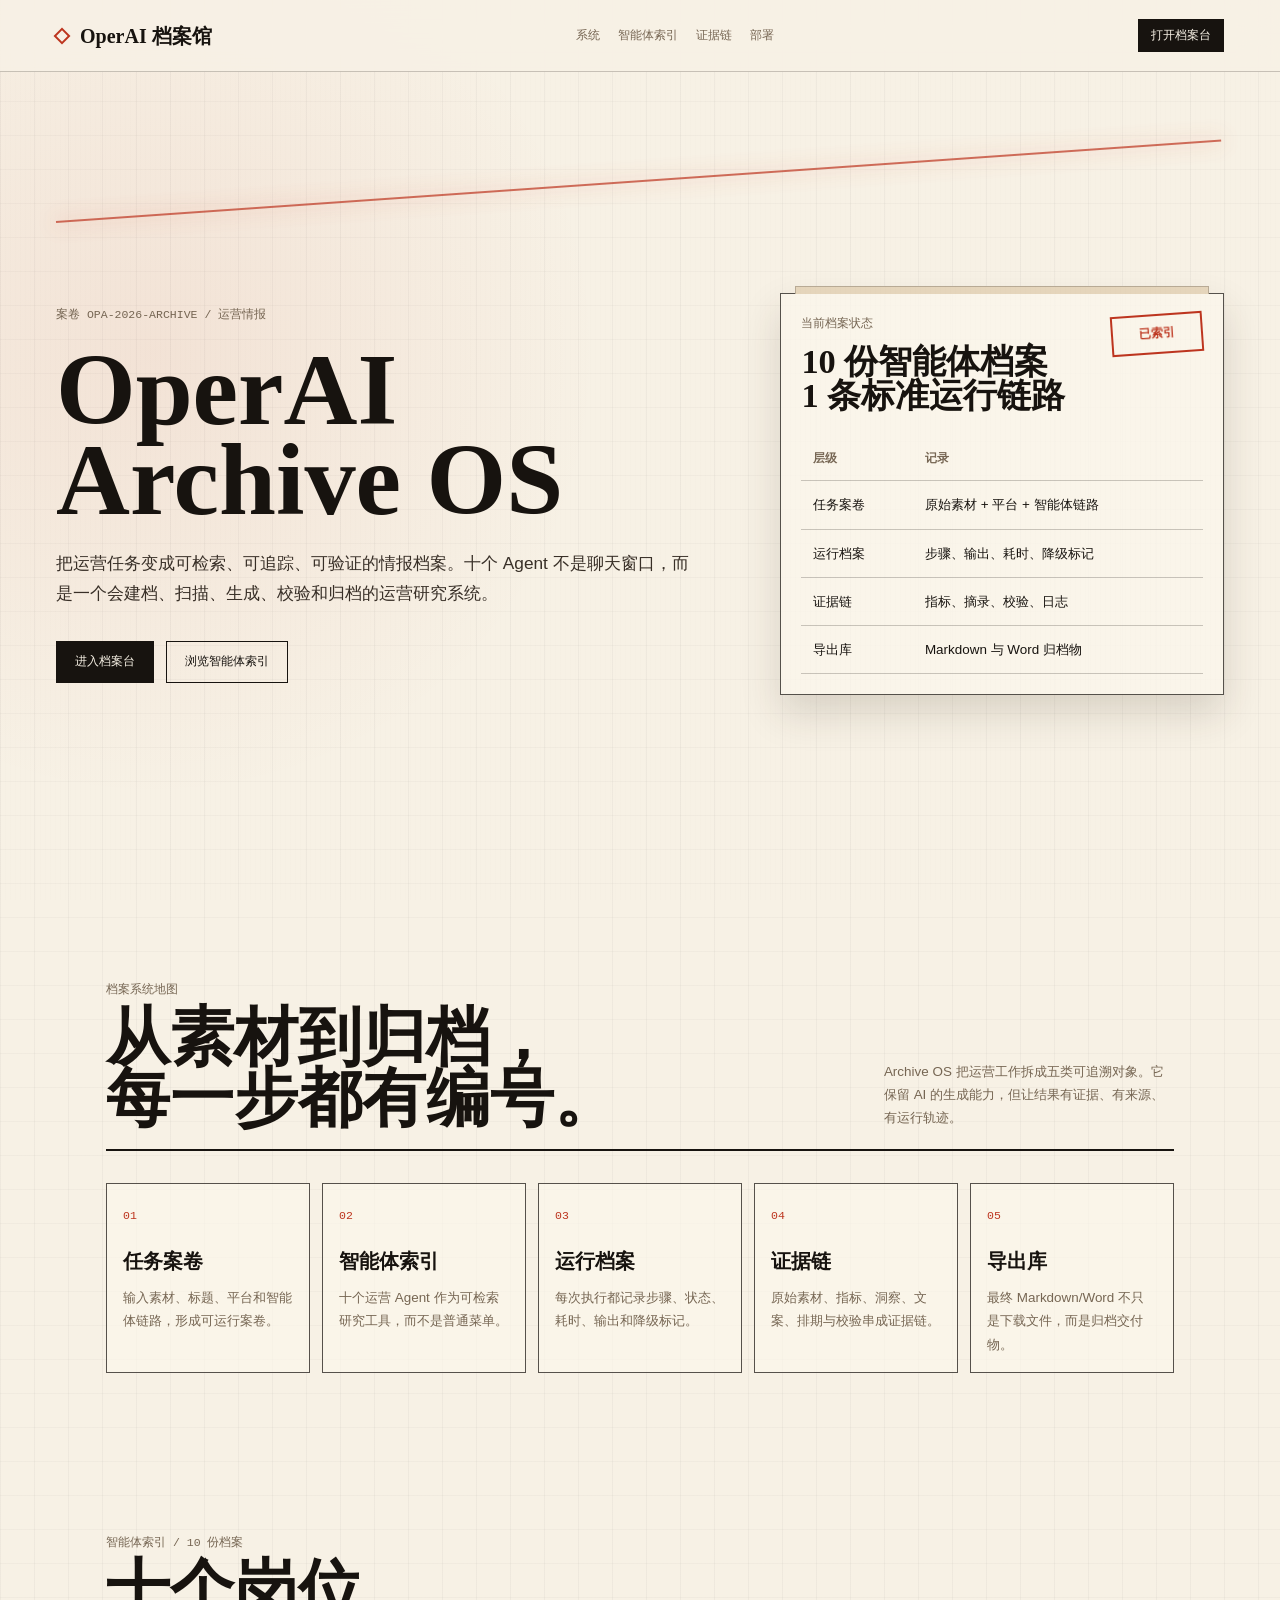
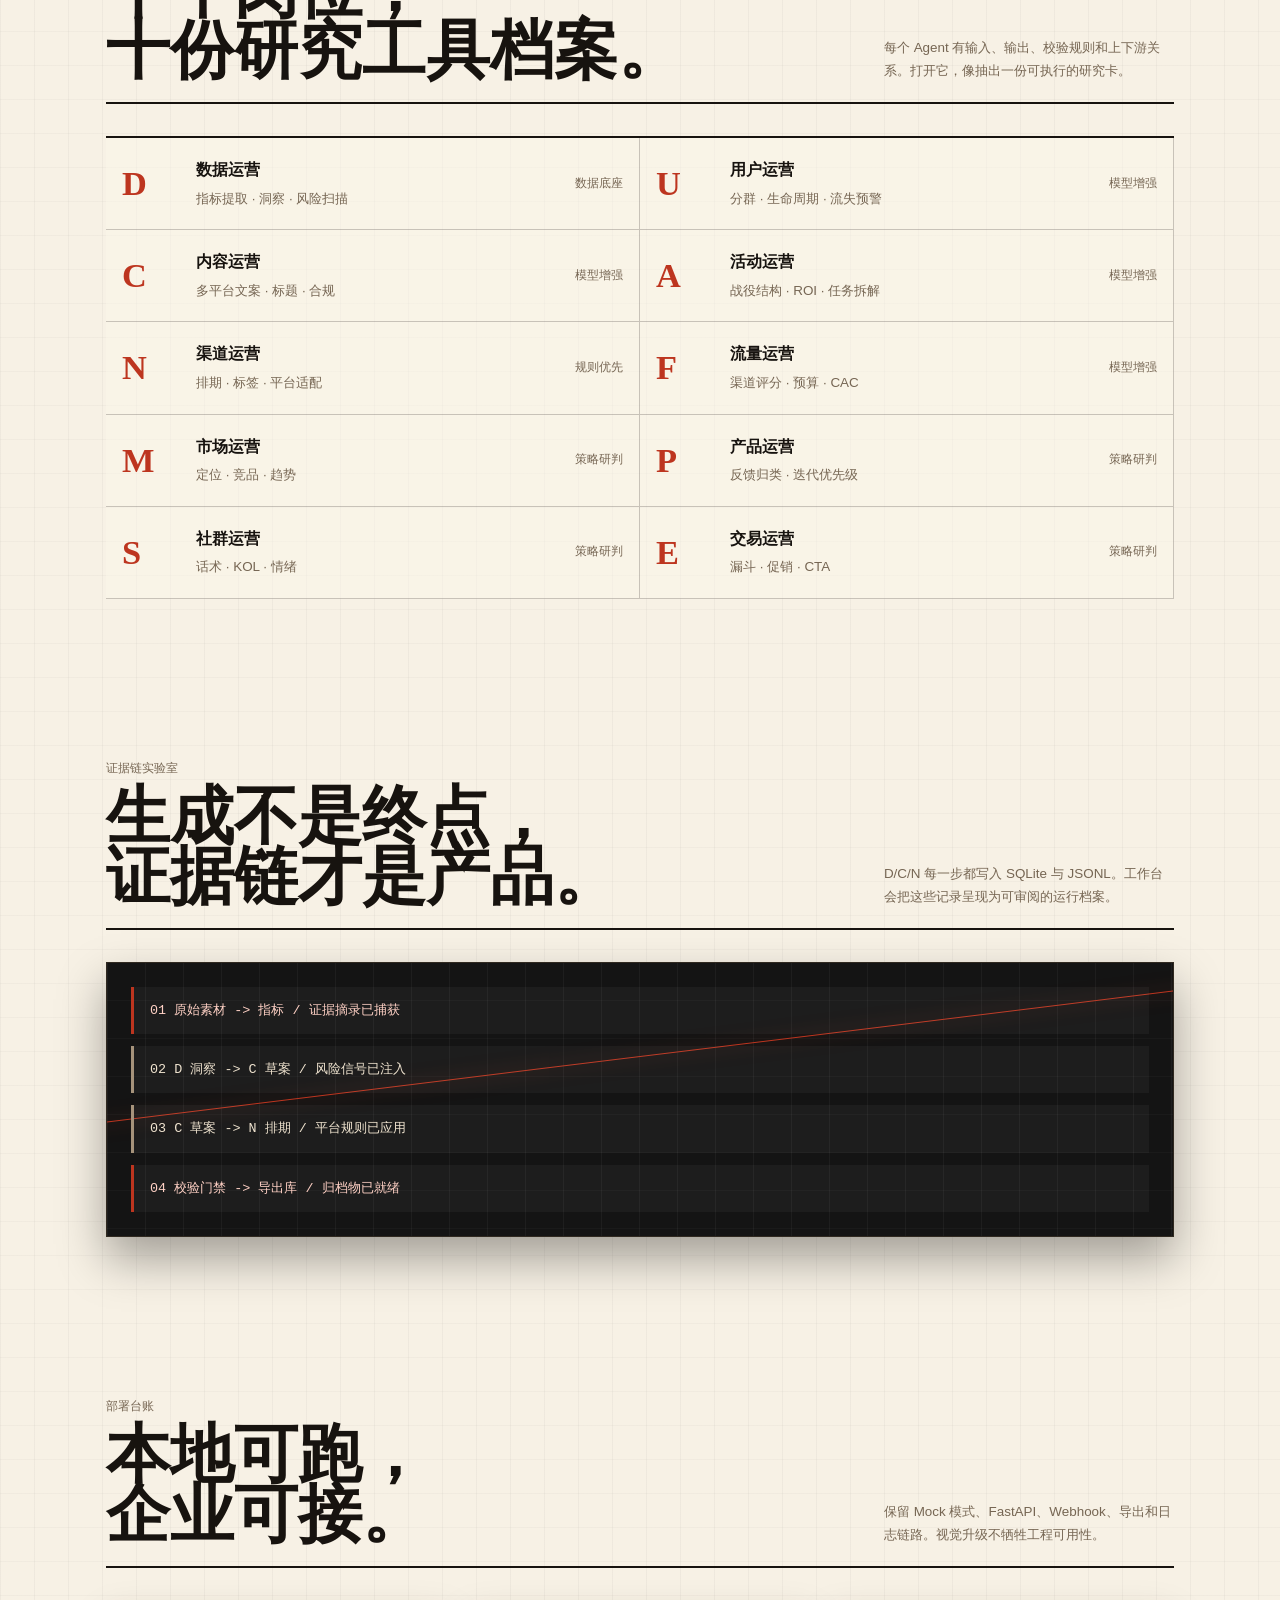
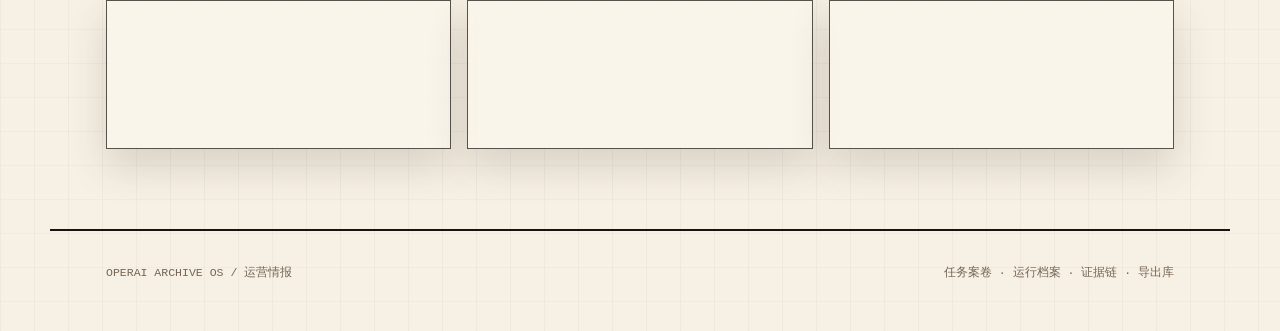
==== commit 13f15c3c: "fix: localize archive desk and remove preset packs" ====
--- a/frontend/index.html
+++ b/frontend/index.html
@@ -9,41 +9,41 @@
 <body>
 
 <header class="nav">
-  <a class="nav-brand" href="index.html">OperAI Archive</a>
-  <nav class="nav-links" aria-label="Archive navigation">
-    <a href="#system">System</a>
-    <a href="#agents">Agent Index</a>
-    <a href="#evidence">Evidence</a>
-    <a href="#deployment">Deploy</a>
+  <a class="nav-brand" href="index.html">OperAI 档案馆</a>
+  <nav class="nav-links" aria-label="档案馆导航">
+    <a href="#system">系统</a>
+    <a href="#agents">智能体索引</a>
+    <a href="#evidence">证据链</a>
+    <a href="#deployment">部署</a>
   </nav>
-  <a class="btn btn-primary btn-sm" href="http://127.0.0.1:8501" data-workbench>Open Desk</a>
+  <a class="btn btn-primary btn-sm" href="http://127.0.0.1:8501" data-workbench>打开档案台</a>
 </header>
 
 <main>
   <section class="hero">
     <div class="reveal visible">
-      <p class="eyebrow">File No. OPA-2026-ARCHIVE / Operations Intelligence</p>
+      <p class="eyebrow">案卷 OPA-2026-ARCHIVE / 运营情报</p>
       <h1 class="hero-title">OperAI<br>Archive OS</h1>
       <p class="hero-desc">把运营任务变成可检索、可追踪、可验证的情报档案。十个 Agent 不是聊天窗口，而是一个会建档、扫描、生成、校验和归档的运营研究系统。</p>
       <div class="hero-actions">
-        <a class="btn btn-primary" href="http://127.0.0.1:8501" data-workbench>Enter Archive Desk</a>
-        <a class="btn" href="#agents">Browse Agent Index</a>
+        <a class="btn btn-primary" href="http://127.0.0.1:8501" data-workbench>进入档案台</a>
+        <a class="btn" href="#agents">浏览智能体索引</a>
       </div>
     </div>
     <aside class="hero-ledger file-card reveal delay-1">
       <div style="display:flex;justify-content:space-between;align-items:flex-start;gap:16px;">
         <div>
-          <p class="file-meta">Current Archive Status</p>
-          <h2 style="font-family:var(--font-display);font-size:var(--text-2xl);line-height:1;margin-top:10px;">10 Agent Files<br>3 Industry Packs</h2>
+          <p class="file-meta">当前档案状态</p>
+          <h2 style="font-family:var(--font-display);font-size:var(--text-2xl);line-height:1;margin-top:10px;">10 份智能体档案<br>1 条标准运行链路</h2>
         </div>
-        <span class="stamp">Indexed</span>
+        <span class="stamp">已索引</span>
       </div>
       <table class="ledger-table" style="margin-top:24px;">
-        <tr><th>Layer</th><th>Record</th></tr>
-        <tr><td>Task Files</td><td>raw material + pack + DAG</td></tr>
-        <tr><td>Run Dossiers</td><td>steps, outputs, duration, fallback</td></tr>
-        <tr><td>Evidence Chain</td><td>metrics, spans, validation, logs</td></tr>
-        <tr><td>Export Vault</td><td>Markdown and Word artifacts</td></tr>
+        <tr><th>层级</th><th>记录</th></tr>
+        <tr><td>任务案卷</td><td>原始素材 + 平台 + 智能体链路</td></tr>
+        <tr><td>运行档案</td><td>步骤、输出、耗时、降级标记</td></tr>
+        <tr><td>证据链</td><td>指标、摘录、校验、日志</td></tr>
+        <tr><td>导出库</td><td>Markdown 与 Word 归档物</td></tr>
       </table>
     </aside>
   </section>
@@ -51,56 +51,56 @@
   <section class="section" id="system">
     <div class="section-header reveal">
       <div>
-        <p class="section-kicker">Archive System Map</p>
+        <p class="section-kicker">档案系统地图</p>
         <h2 class="section-title">从素材到归档，<br>每一步都有编号。</h2>
       </div>
       <p class="section-note">Archive OS 把运营工作拆成五类可追溯对象。它保留 AI 的生成能力，但让结果有证据、有来源、有运行轨迹。</p>
     </div>
     <div class="archive-map">
-      <article class="map-node reveal"><span>01</span><strong>Task File</strong><p>输入素材、标题、平台、Pack 与 DAG，形成可运行案卷。</p></article>
-      <article class="map-node reveal delay-1"><span>02</span><strong>Agent Index</strong><p>十个运营 Agent 作为可检索研究工具，而不是普通菜单。</p></article>
-      <article class="map-node reveal delay-2"><span>03</span><strong>Run Dossier</strong><p>每次执行都记录步骤、状态、耗时、输出和降级标记。</p></article>
-      <article class="map-node reveal delay-3"><span>04</span><strong>Evidence Chain</strong><p>原始素材、指标、洞察、文案、排期与校验串成证据链。</p></article>
-      <article class="map-node reveal delay-3"><span>05</span><strong>Export Vault</strong><p>最终 Markdown/Word 不只是下载文件，而是归档交付物。</p></article>
+      <article class="map-node reveal"><span>01</span><strong>任务案卷</strong><p>输入素材、标题、平台和智能体链路，形成可运行案卷。</p></article>
+      <article class="map-node reveal delay-1"><span>02</span><strong>智能体索引</strong><p>十个运营 Agent 作为可检索研究工具，而不是普通菜单。</p></article>
+      <article class="map-node reveal delay-2"><span>03</span><strong>运行档案</strong><p>每次执行都记录步骤、状态、耗时、输出和降级标记。</p></article>
+      <article class="map-node reveal delay-3"><span>04</span><strong>证据链</strong><p>原始素材、指标、洞察、文案、排期与校验串成证据链。</p></article>
+      <article class="map-node reveal delay-3"><span>05</span><strong>导出库</strong><p>最终 Markdown/Word 不只是下载文件，而是归档交付物。</p></article>
     </div>
   </section>
 
   <section class="section" id="agents">
     <div class="section-header reveal">
       <div>
-        <p class="section-kicker">Agent Index / 10 Entries</p>
+        <p class="section-kicker">智能体索引 / 10 份档案</p>
         <h2 class="section-title">十个岗位，<br>十份研究工具档案。</h2>
       </div>
       <p class="section-note">每个 Agent 有输入、输出、校验规则和上下游关系。打开它，像抽出一份可执行的研究卡。</p>
     </div>
     <div class="index-grid">
-      <a class="index-row reveal" href="d-agent.html"><span class="index-id">D</span><span><b class="index-title">数据运营</b><br><small class="index-desc">指标提取 · 洞察 · 风险扫描</small></span><span class="index-tag">FOUNDATION</span></a>
-      <a class="index-row reveal" href="u-agent.html"><span class="index-id">U</span><span><b class="index-title">用户运营</b><br><small class="index-desc">分群 · 生命周期 · 流失预警</small></span><span class="index-tag">AUGMENTED</span></a>
-      <a class="index-row reveal" href="c-agent.html"><span class="index-id">C</span><span><b class="index-title">内容运营</b><br><small class="index-desc">多平台文案 · 标题 · 合规</small></span><span class="index-tag">AUGMENTED</span></a>
-      <a class="index-row reveal" href="a-agent.html"><span class="index-id">A</span><span><b class="index-title">活动运营</b><br><small class="index-desc">战役结构 · ROI · 任务拆解</small></span><span class="index-tag">AUGMENTED</span></a>
-      <a class="index-row reveal" href="n-agent.html"><span class="index-id">N</span><span><b class="index-title">渠道运营</b><br><small class="index-desc">排期 · 标签 · 平台适配</small></span><span class="index-tag">RULE FIRST</span></a>
-      <a class="index-row reveal" href="f-agent.html"><span class="index-id">F</span><span><b class="index-title">流量运营</b><br><small class="index-desc">渠道评分 · 预算 · CAC</small></span><span class="index-tag">AUGMENTED</span></a>
-      <a class="index-row reveal" href="m-agent.html"><span class="index-id">M</span><span><b class="index-title">市场运营</b><br><small class="index-desc">定位 · 竞品 · 趋势</small></span><span class="index-tag">STRATEGY</span></a>
-      <a class="index-row reveal" href="p-agent.html"><span class="index-id">P</span><span><b class="index-title">产品运营</b><br><small class="index-desc">反馈归类 · 迭代优先级</small></span><span class="index-tag">STRATEGY</span></a>
-      <a class="index-row reveal" href="s-agent.html"><span class="index-id">S</span><span><b class="index-title">社群运营</b><br><small class="index-desc">话术 · KOL · 情绪</small></span><span class="index-tag">STRATEGY</span></a>
-      <a class="index-row reveal" href="e-agent.html"><span class="index-id">E</span><span><b class="index-title">交易运营</b><br><small class="index-desc">漏斗 · 促销 · CTA</small></span><span class="index-tag">STRATEGY</span></a>
+      <a class="index-row reveal" href="d-agent.html"><span class="index-id">D</span><span><b class="index-title">数据运营</b><br><small class="index-desc">指标提取 · 洞察 · 风险扫描</small></span><span class="index-tag">数据底座</span></a>
+      <a class="index-row reveal" href="u-agent.html"><span class="index-id">U</span><span><b class="index-title">用户运营</b><br><small class="index-desc">分群 · 生命周期 · 流失预警</small></span><span class="index-tag">模型增强</span></a>
+      <a class="index-row reveal" href="c-agent.html"><span class="index-id">C</span><span><b class="index-title">内容运营</b><br><small class="index-desc">多平台文案 · 标题 · 合规</small></span><span class="index-tag">模型增强</span></a>
+      <a class="index-row reveal" href="a-agent.html"><span class="index-id">A</span><span><b class="index-title">活动运营</b><br><small class="index-desc">战役结构 · ROI · 任务拆解</small></span><span class="index-tag">模型增强</span></a>
+      <a class="index-row reveal" href="n-agent.html"><span class="index-id">N</span><span><b class="index-title">渠道运营</b><br><small class="index-desc">排期 · 标签 · 平台适配</small></span><span class="index-tag">规则优先</span></a>
+      <a class="index-row reveal" href="f-agent.html"><span class="index-id">F</span><span><b class="index-title">流量运营</b><br><small class="index-desc">渠道评分 · 预算 · CAC</small></span><span class="index-tag">模型增强</span></a>
+      <a class="index-row reveal" href="m-agent.html"><span class="index-id">M</span><span><b class="index-title">市场运营</b><br><small class="index-desc">定位 · 竞品 · 趋势</small></span><span class="index-tag">策略研判</span></a>
+      <a class="index-row reveal" href="p-agent.html"><span class="index-id">P</span><span><b class="index-title">产品运营</b><br><small class="index-desc">反馈归类 · 迭代优先级</small></span><span class="index-tag">策略研判</span></a>
+      <a class="index-row reveal" href="s-agent.html"><span class="index-id">S</span><span><b class="index-title">社群运营</b><br><small class="index-desc">话术 · KOL · 情绪</small></span><span class="index-tag">策略研判</span></a>
+      <a class="index-row reveal" href="e-agent.html"><span class="index-id">E</span><span><b class="index-title">交易运营</b><br><small class="index-desc">漏斗 · 促销 · CTA</small></span><span class="index-tag">策略研判</span></a>
     </div>
   </section>
 
   <section class="section" id="evidence">
     <div class="section-header reveal">
       <div>
-        <p class="section-kicker">Evidence Lab</p>
+        <p class="section-kicker">证据链实验室</p>
         <h2 class="section-title">生成不是终点，<br>证据链才是产品。</h2>
       </div>
       <p class="section-note">D/C/N 每一步都写入 SQLite 与 JSONL。工作台会把这些记录呈现为可审阅的运行档案。</p>
     </div>
     <div class="evidence-panel reveal">
       <div class="trace-list">
-        <div class="trace-node hot">01 RAW INPUT -> METRICS / evidence spans captured</div>
-        <div class="trace-node">02 D INSIGHT -> C DRAFT / risks injected</div>
-        <div class="trace-node">03 C DRAFT -> N SCHEDULE / platform rules applied</div>
-        <div class="trace-node hot">04 VERIFY GATE -> EXPORT VAULT / archive-ready artifact</div>
+        <div class="trace-node hot">01 原始素材 -> 指标 / 证据摘录已捕获</div>
+        <div class="trace-node">02 D 洞察 -> C 草案 / 风险信号已注入</div>
+        <div class="trace-node">03 C 草案 -> N 排期 / 平台规则已应用</div>
+        <div class="trace-node hot">04 校验门禁 -> 导出库 / 归档物已就绪</div>
       </div>
     </div>
   </section>
@@ -108,22 +108,22 @@
   <section class="section" id="deployment">
     <div class="section-header reveal">
       <div>
-        <p class="section-kicker">Deployment Ledger</p>
+        <p class="section-kicker">部署台账</p>
         <h2 class="section-title">本地可跑，<br>企业可接。</h2>
       </div>
-      <p class="section-note">保留 Mock 模式、FastAPI、Webhook、Pack、导出和日志链路。视觉升级不牺牲工程可用性。</p>
+      <p class="section-note">保留 Mock 模式、FastAPI、Webhook、导出和日志链路。视觉升级不牺牲工程可用性。</p>
     </div>
     <div class="deploy-grid">
-      <div class="file-card reveal"><p class="file-meta">API</p><h3>FastAPI REST</h3><p>runs, agents, packs, trace, export.</p></div>
-      <div class="file-card reveal delay-1"><p class="file-meta">Runtime</p><h3>Mock / LLM</h3><p>无 Key 可演示，有 Key 可接云端模型。</p></div>
-      <div class="file-card reveal delay-2"><p class="file-meta">Storage</p><h3>SQLite + JSONL</h3><p>任务、步骤、artifact 与事件日志双轨沉淀。</p></div>
+      <div class="file-card reveal"><p class="file-meta">接口</p><h3>FastAPI REST</h3><p>运行、智能体、流程、轨迹、导出。</p></div>
+      <div class="file-card reveal delay-1"><p class="file-meta">运行时</p><h3>Mock / LLM</h3><p>无 Key 可演示，有 Key 可接云端模型。</p></div>
+      <div class="file-card reveal delay-2"><p class="file-meta">存储</p><h3>SQLite + JSONL</h3><p>任务、步骤、归档物与事件日志双轨沉淀。</p></div>
     </div>
   </section>
 </main>
 
 <footer>
-  <span>OPERAI ARCHIVE OS / OPERATIONS INTELLIGENCE</span>
-  <span>Task Files · Run Dossiers · Evidence Chain · Export Vault</span>
+  <span>OPERAI ARCHIVE OS / 运营情报</span>
+  <span>任务案卷 · 运行档案 · 证据链 · 导出库</span>
 </footer>
 
 <script src="main.js"></script>
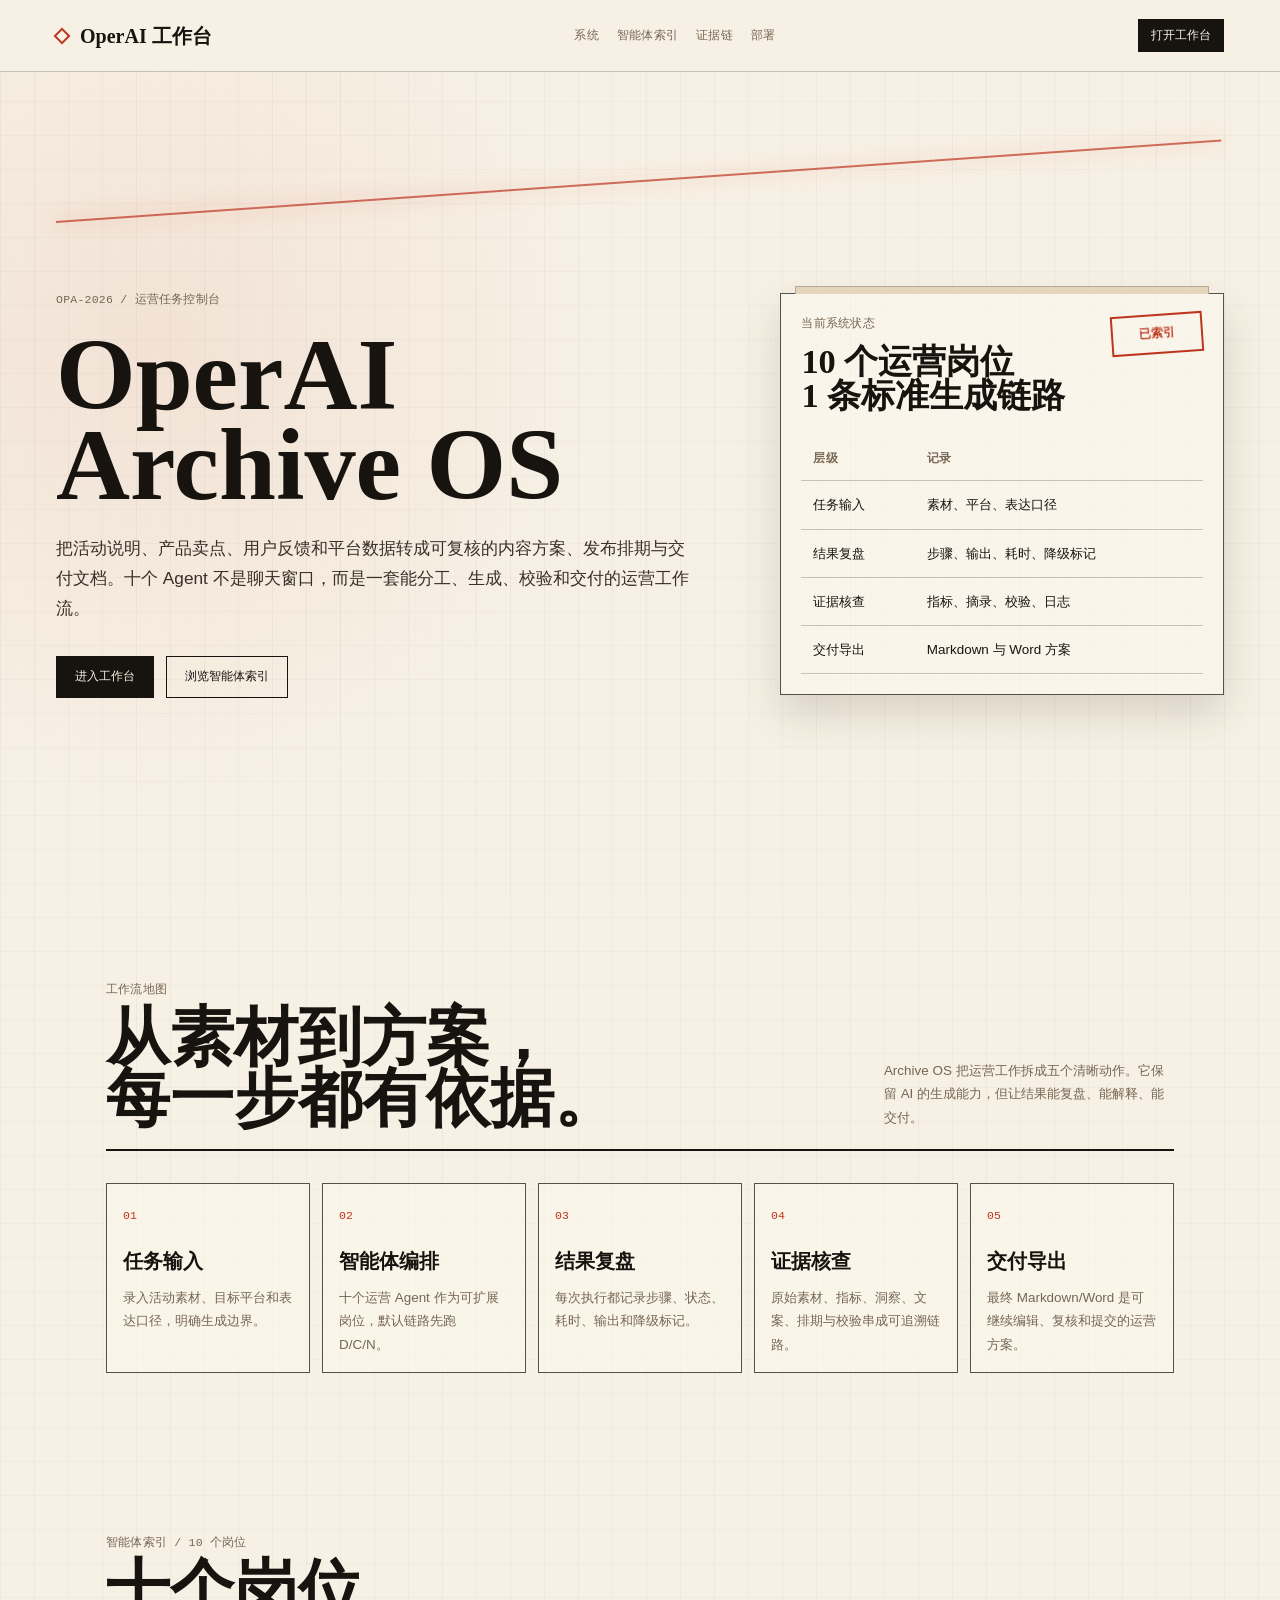
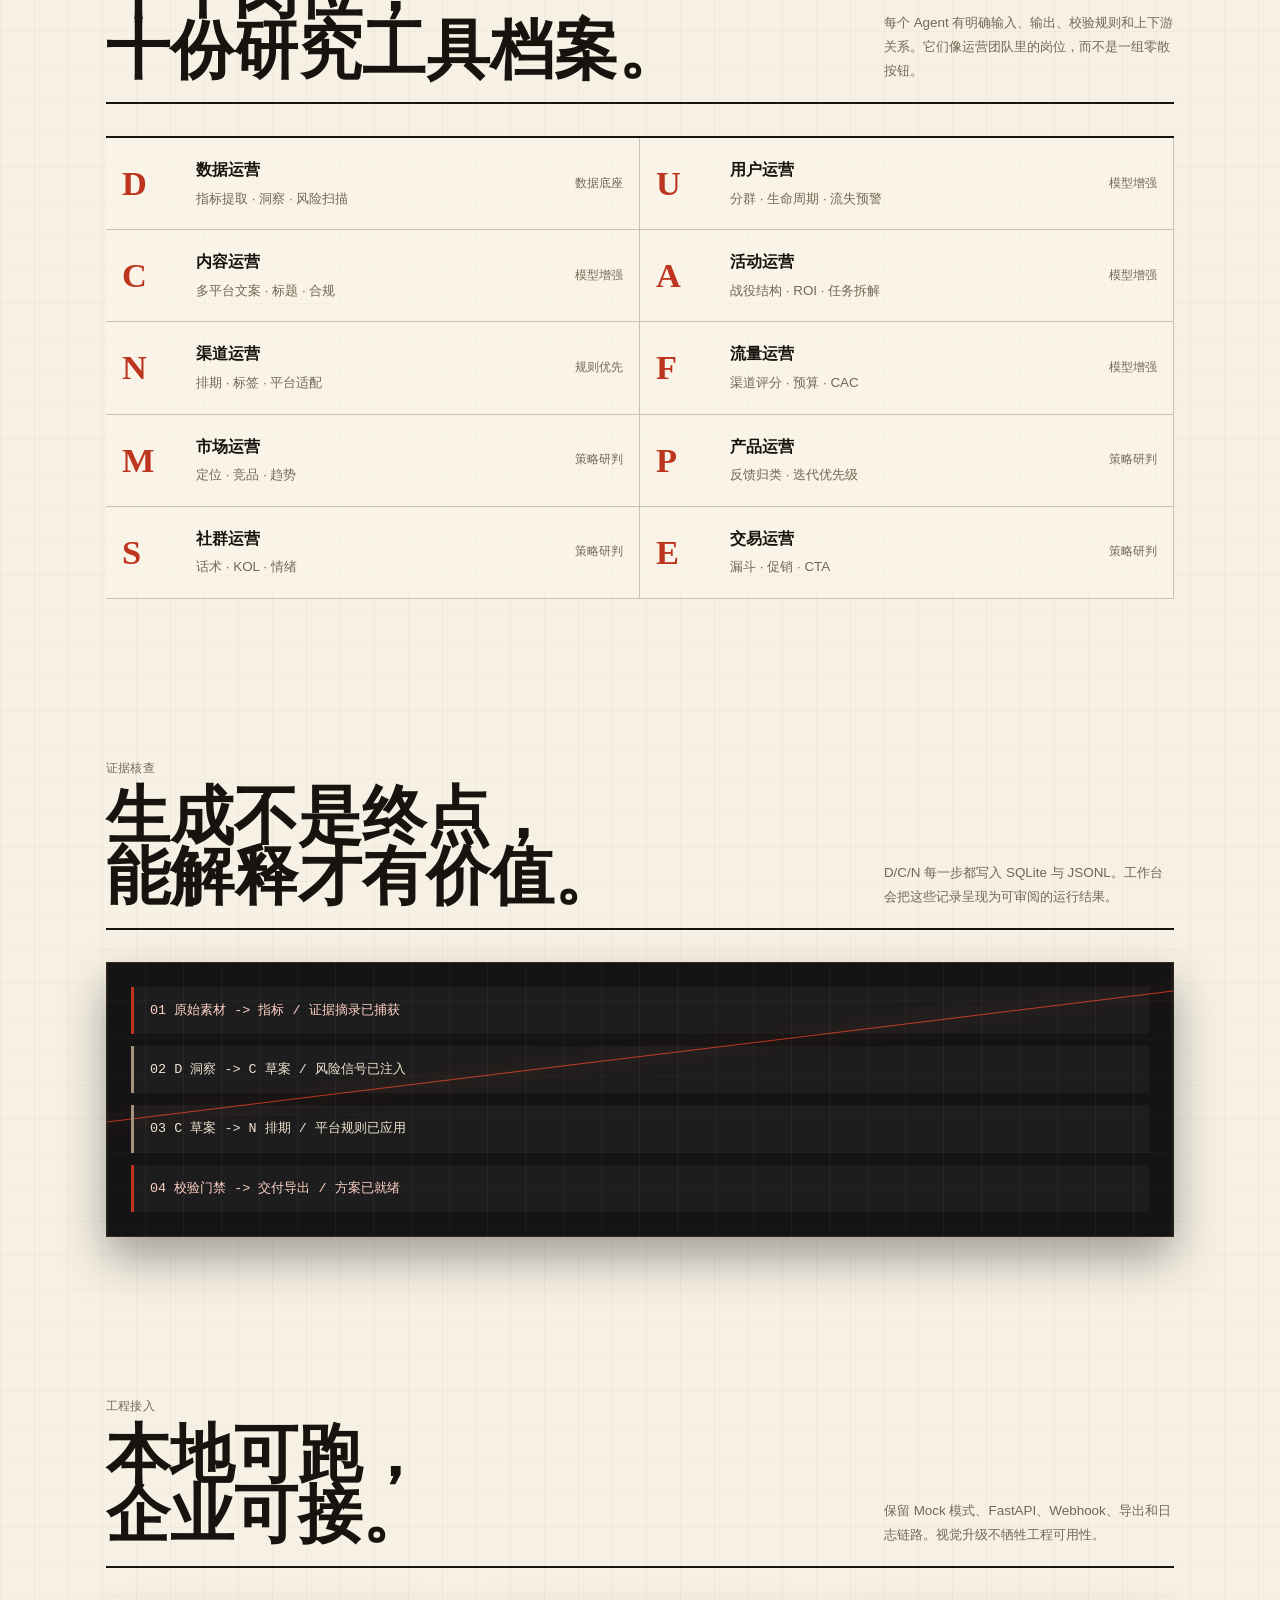
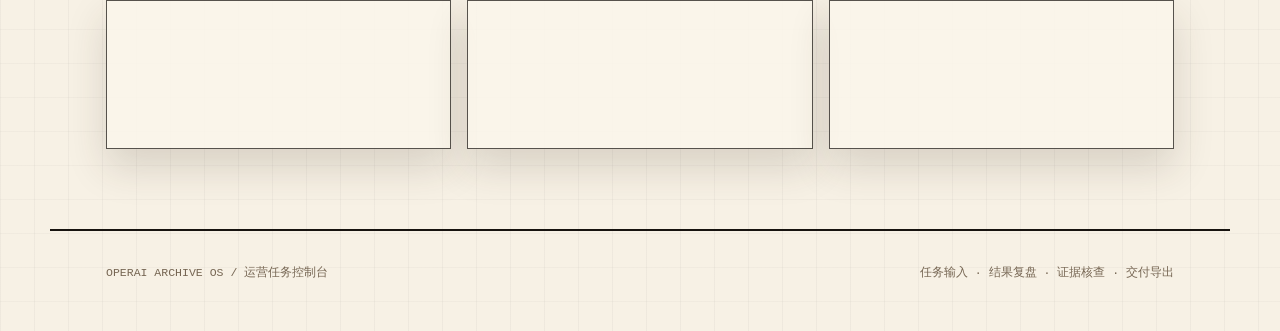
==== commit 53d4c378: "refine: clarify workbench flow and motion" ====
--- a/frontend/index.html
+++ b/frontend/index.html
@@ -3,47 +3,47 @@
 <head>
 <meta charset="UTF-8" />
 <meta name="viewport" content="width=device-width, initial-scale=1.0" />
-<title>OperAI Archive OS · 运营情报档案馆</title>
+<title>OperAI Archive OS · 运营任务控制台</title>
 <link rel="stylesheet" href="styles.css" />
 </head>
 <body>
 
 <header class="nav">
-  <a class="nav-brand" href="index.html">OperAI 档案馆</a>
-  <nav class="nav-links" aria-label="档案馆导航">
+  <a class="nav-brand" href="index.html">OperAI 工作台</a>
+  <nav class="nav-links" aria-label="工作台导航">
     <a href="#system">系统</a>
     <a href="#agents">智能体索引</a>
     <a href="#evidence">证据链</a>
     <a href="#deployment">部署</a>
   </nav>
-  <a class="btn btn-primary btn-sm" href="http://127.0.0.1:8501" data-workbench>打开档案台</a>
+  <a class="btn btn-primary btn-sm" href="http://127.0.0.1:8501" data-workbench>打开工作台</a>
 </header>
 
 <main>
   <section class="hero">
     <div class="reveal visible">
-      <p class="eyebrow">案卷 OPA-2026-ARCHIVE / 运营情报</p>
+      <p class="eyebrow">OPA-2026 / 运营任务控制台</p>
       <h1 class="hero-title">OperAI<br>Archive OS</h1>
-      <p class="hero-desc">把运营任务变成可检索、可追踪、可验证的情报档案。十个 Agent 不是聊天窗口，而是一个会建档、扫描、生成、校验和归档的运营研究系统。</p>
+      <p class="hero-desc">把活动说明、产品卖点、用户反馈和平台数据转成可复核的内容方案、发布排期与交付文档。十个 Agent 不是聊天窗口，而是一套能分工、生成、校验和交付的运营工作流。</p>
       <div class="hero-actions">
-        <a class="btn btn-primary" href="http://127.0.0.1:8501" data-workbench>进入档案台</a>
+        <a class="btn btn-primary" href="http://127.0.0.1:8501" data-workbench>进入工作台</a>
         <a class="btn" href="#agents">浏览智能体索引</a>
       </div>
     </div>
     <aside class="hero-ledger file-card reveal delay-1">
       <div style="display:flex;justify-content:space-between;align-items:flex-start;gap:16px;">
         <div>
-          <p class="file-meta">当前档案状态</p>
-          <h2 style="font-family:var(--font-display);font-size:var(--text-2xl);line-height:1;margin-top:10px;">10 份智能体档案<br>1 条标准运行链路</h2>
+          <p class="file-meta">当前系统状态</p>
+          <h2 style="font-family:var(--font-display);font-size:var(--text-2xl);line-height:1;margin-top:10px;">10 个运营岗位<br>1 条标准生成链路</h2>
         </div>
         <span class="stamp">已索引</span>
       </div>
       <table class="ledger-table" style="margin-top:24px;">
         <tr><th>层级</th><th>记录</th></tr>
-        <tr><td>任务案卷</td><td>原始素材 + 平台 + 智能体链路</td></tr>
-        <tr><td>运行档案</td><td>步骤、输出、耗时、降级标记</td></tr>
-        <tr><td>证据链</td><td>指标、摘录、校验、日志</td></tr>
-        <tr><td>导出库</td><td>Markdown 与 Word 归档物</td></tr>
+        <tr><td>任务输入</td><td>素材、平台、表达口径</td></tr>
+        <tr><td>结果复盘</td><td>步骤、输出、耗时、降级标记</td></tr>
+        <tr><td>证据核查</td><td>指标、摘录、校验、日志</td></tr>
+        <tr><td>交付导出</td><td>Markdown 与 Word 方案</td></tr>
       </table>
     </aside>
   </section>
@@ -51,27 +51,27 @@
   <section class="section" id="system">
     <div class="section-header reveal">
       <div>
-        <p class="section-kicker">档案系统地图</p>
-        <h2 class="section-title">从素材到归档，<br>每一步都有编号。</h2>
+        <p class="section-kicker">工作流地图</p>
+        <h2 class="section-title">从素材到方案，<br>每一步都有依据。</h2>
       </div>
-      <p class="section-note">Archive OS 把运营工作拆成五类可追溯对象。它保留 AI 的生成能力，但让结果有证据、有来源、有运行轨迹。</p>
+      <p class="section-note">Archive OS 把运营工作拆成五个清晰动作。它保留 AI 的生成能力，但让结果能复盘、能解释、能交付。</p>
     </div>
     <div class="archive-map">
-      <article class="map-node reveal"><span>01</span><strong>任务案卷</strong><p>输入素材、标题、平台和智能体链路，形成可运行案卷。</p></article>
-      <article class="map-node reveal delay-1"><span>02</span><strong>智能体索引</strong><p>十个运营 Agent 作为可检索研究工具，而不是普通菜单。</p></article>
-      <article class="map-node reveal delay-2"><span>03</span><strong>运行档案</strong><p>每次执行都记录步骤、状态、耗时、输出和降级标记。</p></article>
-      <article class="map-node reveal delay-3"><span>04</span><strong>证据链</strong><p>原始素材、指标、洞察、文案、排期与校验串成证据链。</p></article>
-      <article class="map-node reveal delay-3"><span>05</span><strong>导出库</strong><p>最终 Markdown/Word 不只是下载文件，而是归档交付物。</p></article>
+      <article class="map-node reveal"><span>01</span><strong>任务输入</strong><p>录入活动素材、目标平台和表达口径，明确生成边界。</p></article>
+      <article class="map-node reveal delay-1"><span>02</span><strong>智能体编排</strong><p>十个运营 Agent 作为可扩展岗位，默认链路先跑 D/C/N。</p></article>
+      <article class="map-node reveal delay-2"><span>03</span><strong>结果复盘</strong><p>每次执行都记录步骤、状态、耗时、输出和降级标记。</p></article>
+      <article class="map-node reveal delay-3"><span>04</span><strong>证据核查</strong><p>原始素材、指标、洞察、文案、排期与校验串成可追溯链路。</p></article>
+      <article class="map-node reveal delay-3"><span>05</span><strong>交付导出</strong><p>最终 Markdown/Word 是可继续编辑、复核和提交的运营方案。</p></article>
     </div>
   </section>
 
   <section class="section" id="agents">
     <div class="section-header reveal">
       <div>
-        <p class="section-kicker">智能体索引 / 10 份档案</p>
+        <p class="section-kicker">智能体索引 / 10 个岗位</p>
         <h2 class="section-title">十个岗位，<br>十份研究工具档案。</h2>
       </div>
-      <p class="section-note">每个 Agent 有输入、输出、校验规则和上下游关系。打开它，像抽出一份可执行的研究卡。</p>
+      <p class="section-note">每个 Agent 有明确输入、输出、校验规则和上下游关系。它们像运营团队里的岗位，而不是一组零散按钮。</p>
     </div>
     <div class="index-grid">
       <a class="index-row reveal" href="d-agent.html"><span class="index-id">D</span><span><b class="index-title">数据运营</b><br><small class="index-desc">指标提取 · 洞察 · 风险扫描</small></span><span class="index-tag">数据底座</span></a>
@@ -90,17 +90,17 @@
   <section class="section" id="evidence">
     <div class="section-header reveal">
       <div>
-        <p class="section-kicker">证据链实验室</p>
-        <h2 class="section-title">生成不是终点，<br>证据链才是产品。</h2>
+        <p class="section-kicker">证据核查</p>
+        <h2 class="section-title">生成不是终点，<br>能解释才有价值。</h2>
       </div>
-      <p class="section-note">D/C/N 每一步都写入 SQLite 与 JSONL。工作台会把这些记录呈现为可审阅的运行档案。</p>
+      <p class="section-note">D/C/N 每一步都写入 SQLite 与 JSONL。工作台会把这些记录呈现为可审阅的运行结果。</p>
     </div>
     <div class="evidence-panel reveal">
       <div class="trace-list">
         <div class="trace-node hot">01 原始素材 -> 指标 / 证据摘录已捕获</div>
         <div class="trace-node">02 D 洞察 -> C 草案 / 风险信号已注入</div>
         <div class="trace-node">03 C 草案 -> N 排期 / 平台规则已应用</div>
-        <div class="trace-node hot">04 校验门禁 -> 导出库 / 归档物已就绪</div>
+        <div class="trace-node hot">04 校验门禁 -> 交付导出 / 方案已就绪</div>
       </div>
     </div>
   </section>
@@ -108,7 +108,7 @@
   <section class="section" id="deployment">
     <div class="section-header reveal">
       <div>
-        <p class="section-kicker">部署台账</p>
+        <p class="section-kicker">工程接入</p>
         <h2 class="section-title">本地可跑，<br>企业可接。</h2>
       </div>
       <p class="section-note">保留 Mock 模式、FastAPI、Webhook、导出和日志链路。视觉升级不牺牲工程可用性。</p>
@@ -122,8 +122,8 @@
 </main>
 
 <footer>
-  <span>OPERAI ARCHIVE OS / 运营情报</span>
-  <span>任务案卷 · 运行档案 · 证据链 · 导出库</span>
+  <span>OPERAI ARCHIVE OS / 运营任务控制台</span>
+  <span>任务输入 · 结果复盘 · 证据核查 · 交付导出</span>
 </footer>
 
 <script src="main.js"></script>
--- a/frontend/styles.css
+++ b/frontend/styles.css
@@ -34,19 +34,20 @@
 
 .scan-field {
   position: fixed;
-  width: 260px;
-  height: 260px;
-  border: 1px solid rgba(189, 53, 31, 0.24);
+  width: 96px;
+  height: 96px;
+  border: 0;
   border-radius: 50%;
   pointer-events: none;
   transform: translate3d(-50%, -50%, 0);
   z-index: 50;
   opacity: 0;
   transition: opacity var(--fast) var(--ease-out);
-  background: radial-gradient(circle, rgba(224, 82, 50, 0.12), transparent 62%);
+  background: radial-gradient(circle, rgba(224, 82, 50, 0.10), rgba(224, 82, 50, 0.04) 34%, transparent 70%);
+  filter: blur(2px);
   mix-blend-mode: multiply;
 }
-.scan-field.active { opacity: 1; }
+.scan-field.active { opacity: .72; }
 
 .nav {
   position: sticky;
@@ -86,7 +87,7 @@
   font-family: var(--font-mono);
   font-size: var(--text-xs);
   color: var(--archive);
-  text-transform: uppercase;
+  letter-spacing: .02em;
 }
 .nav-links a {
   position: relative;
@@ -122,7 +123,6 @@
   cursor: pointer;
   font-family: var(--font-mono);
   font-size: var(--text-xs);
-  text-transform: uppercase;
   overflow: hidden;
   transition: color var(--fast) var(--ease-out), border-color var(--fast) var(--ease-out), transform var(--fast) var(--ease-out);
 }
@@ -171,7 +171,7 @@
   font-family: var(--font-mono);
   color: var(--archive);
   font-size: var(--text-xs);
-  text-transform: uppercase;
+  letter-spacing: .02em;
 }
 .hero-title {
   margin-top: var(--s-5);
@@ -205,7 +205,6 @@
   font-family: var(--font-mono);
   font-size: var(--text-xs);
   font-weight: 700;
-  text-transform: uppercase;
   transform: rotate(-4deg);
 }
 .stamp.dark { color: var(--evidence-text); border-color: rgba(239, 227, 207, 0.72); }
@@ -236,6 +235,7 @@
 .section-note {
   color: var(--archive);
   font-size: var(--text-sm);
+  line-height: 1.75;
 }
 
 .file-card,
@@ -366,7 +366,7 @@
   font-family: var(--font-mono);
   color: var(--archive);
   font-size: var(--text-xs);
-  text-transform: uppercase;
+  letter-spacing: .02em;
 }
 
 .agent-file-hero {
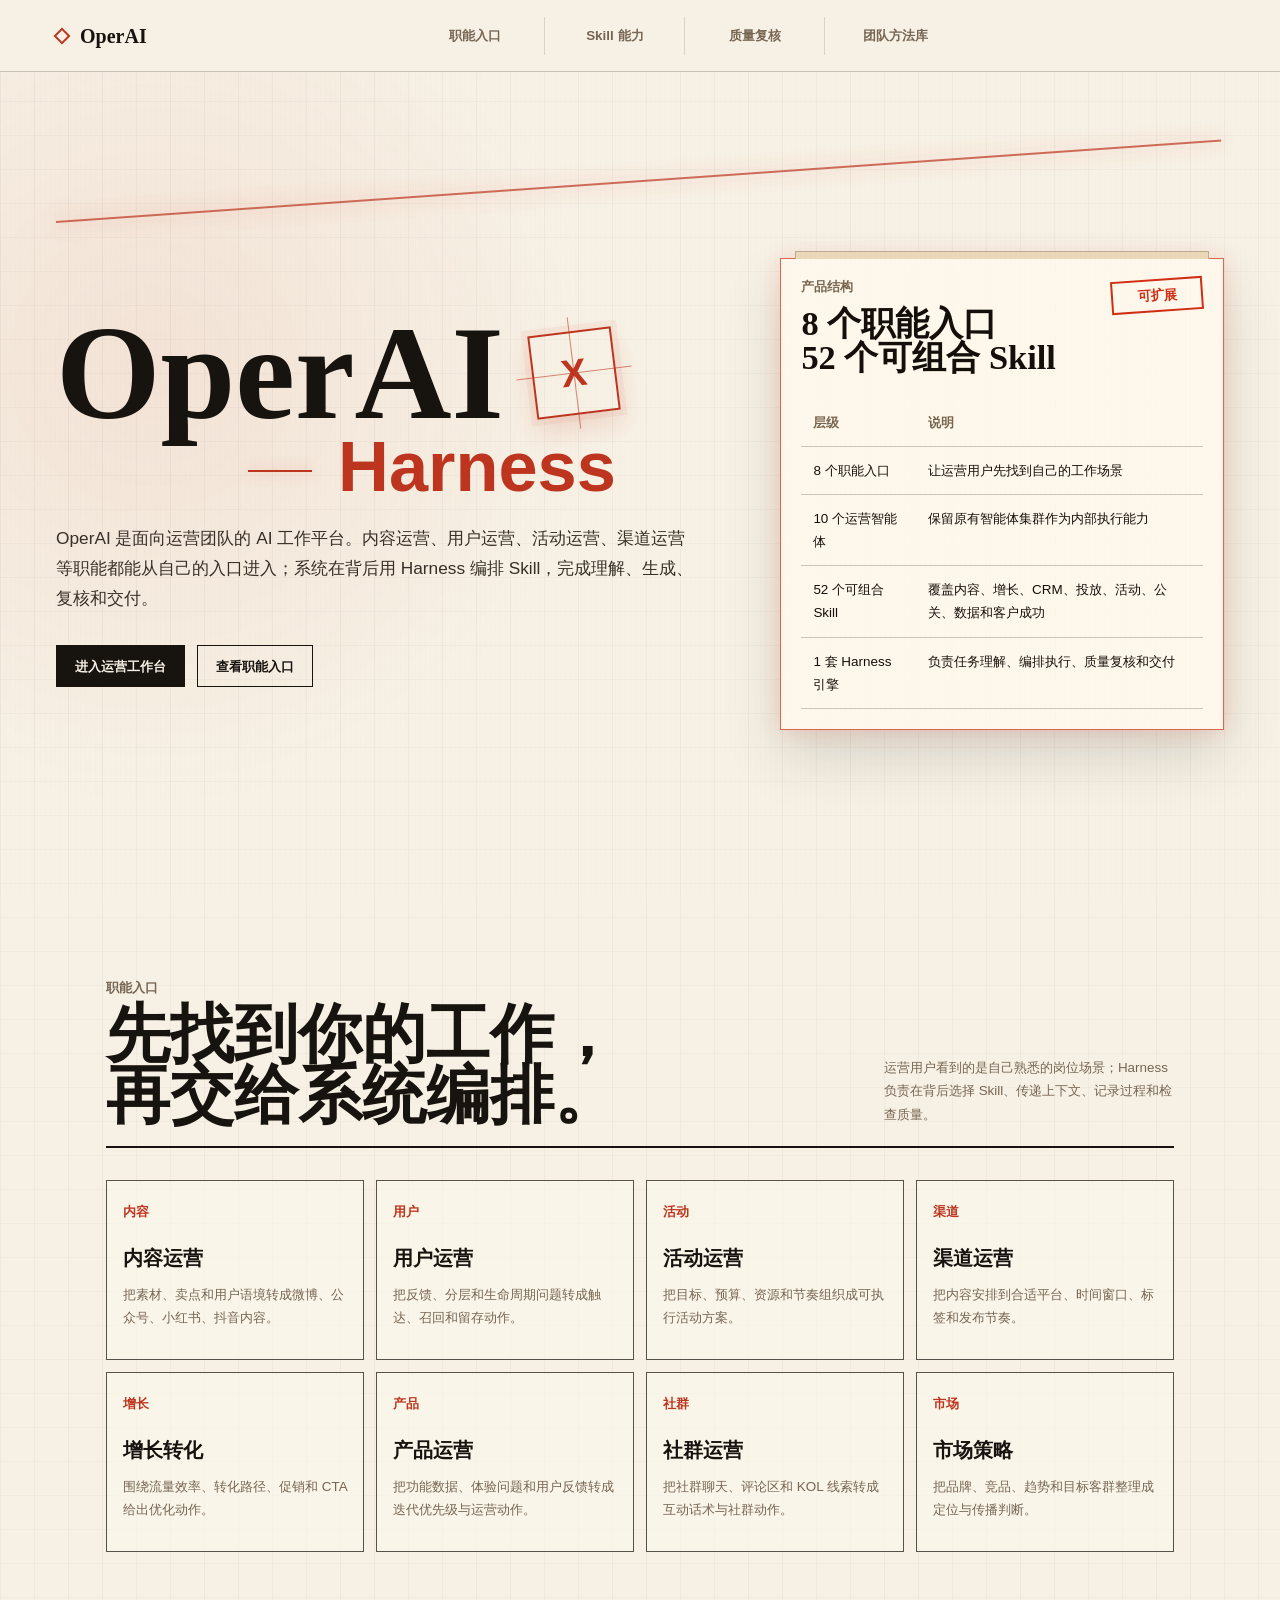
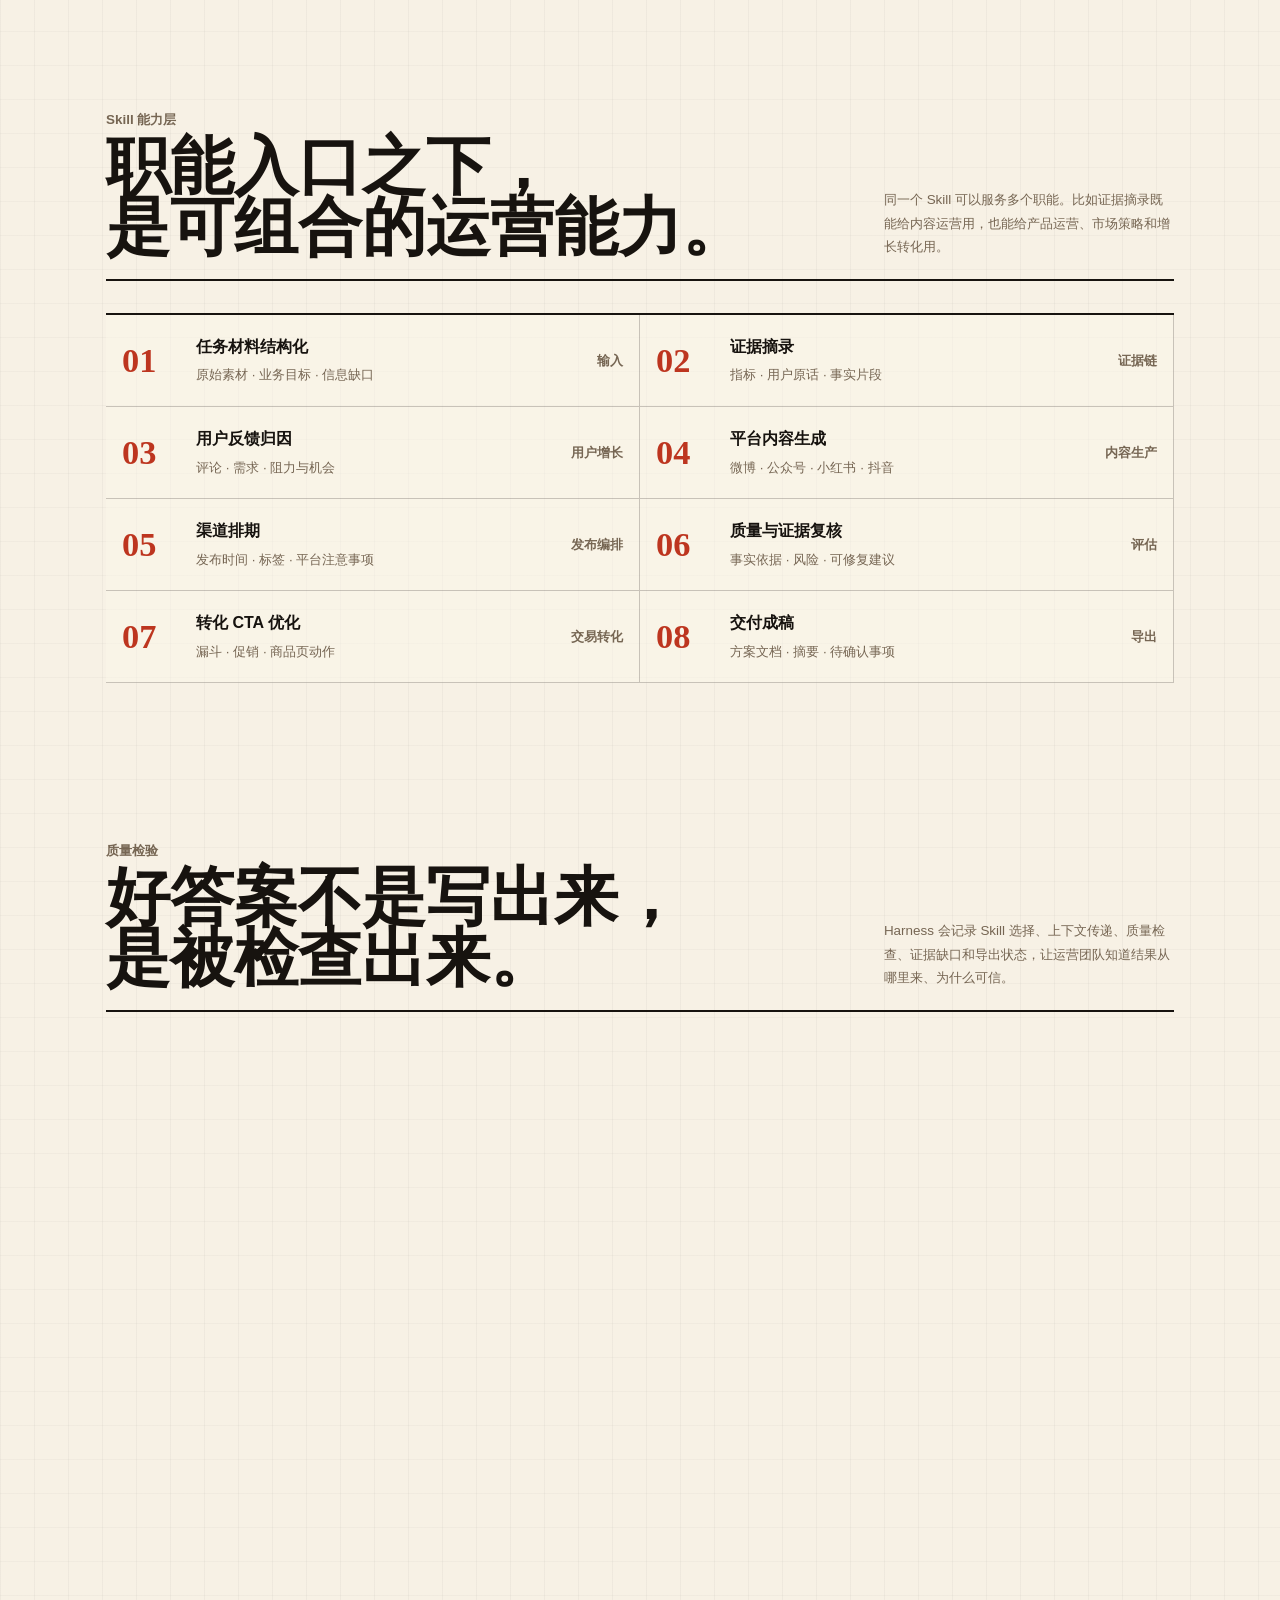
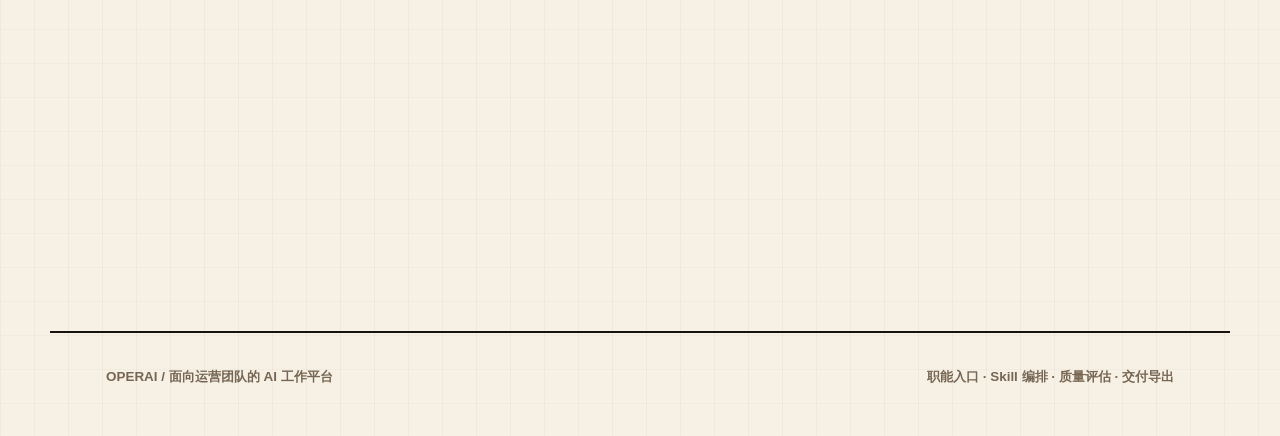
==== commit 24b9003f: "chore: prepare OperAI Harness for open source" ====
--- a/frontend/index.html
+++ b/frontend/index.html
@@ -3,47 +3,49 @@
 <head>
 <meta charset="UTF-8" />
 <meta name="viewport" content="width=device-width, initial-scale=1.0" />
-<title>OperAI Archive OS · 运营任务控制台</title>
+<title>OperAI × Harness · 运营 Skill 工作系统</title>
 <link rel="stylesheet" href="styles.css" />
 </head>
 <body>
 
 <header class="nav">
-  <a class="nav-brand" href="index.html">OperAI 工作台</a>
-  <nav class="nav-links" aria-label="工作台导航">
-    <a href="#system">系统</a>
-    <a href="#agents">智能体索引</a>
-    <a href="#evidence">证据链</a>
-    <a href="#deployment">部署</a>
+  <a class="nav-brand" href="index.html">OperAI</a>
+  <nav class="nav-links nav-directory" aria-label="工作台导航">
+    <a href="#system">职能入口</a>
+    <a href="#agents">Skill 能力</a>
+    <a href="#evidence">质量复核</a>
+    <a href="#deployment">团队方法库</a>
   </nav>
-  <a class="btn btn-primary btn-sm" href="http://127.0.0.1:8501" data-workbench>打开工作台</a>
 </header>
 
 <main>
   <section class="hero">
     <div class="reveal visible">
-      <p class="eyebrow">OPA-2026 / 运营任务控制台</p>
-      <h1 class="hero-title">OperAI<br>Archive OS</h1>
-      <p class="hero-desc">把活动说明、产品卖点、用户反馈和平台数据转成可复核的内容方案、发布排期与交付文档。十个 Agent 不是聊天窗口，而是一套能分工、生成、校验和交付的运营工作流。</p>
+      <h1 class="hero-title hero-lockup" aria-label="OperAI X Harness">
+        <span class="brand-word">OperAI</span>
+        <span class="brand-joint">X</span>
+        <span class="engine-word">Harness</span>
+      </h1>
+      <p class="hero-desc">OperAI 是面向运营团队的 AI 工作平台。内容运营、用户运营、活动运营、渠道运营等职能都能从自己的入口进入；系统在背后用 Harness 编排 Skill，完成理解、生成、复核和交付。</p>
       <div class="hero-actions">
-        <a class="btn btn-primary" href="http://127.0.0.1:8501" data-workbench>进入工作台</a>
-        <a class="btn" href="#agents">浏览智能体索引</a>
+        <a class="btn btn-primary" href="http://127.0.0.1:8501" data-workbench>进入运营工作台</a>
+        <a class="btn" href="#system">查看职能入口</a>
       </div>
     </div>
     <aside class="hero-ledger file-card reveal delay-1">
       <div style="display:flex;justify-content:space-between;align-items:flex-start;gap:16px;">
         <div>
-          <p class="file-meta">当前系统状态</p>
-          <h2 style="font-family:var(--font-display);font-size:var(--text-2xl);line-height:1;margin-top:10px;">10 个运营岗位<br>1 条标准生成链路</h2>
+          <p class="file-meta">产品结构</p>
+          <h2 style="font-family:var(--font-display);font-size:var(--text-2xl);line-height:1;margin-top:10px;">8 个职能入口<br>52 个可组合 Skill</h2>
         </div>
-        <span class="stamp">已索引</span>
+        <span class="stamp">可扩展</span>
       </div>
       <table class="ledger-table" style="margin-top:24px;">
-        <tr><th>层级</th><th>记录</th></tr>
-        <tr><td>任务输入</td><td>素材、平台、表达口径</td></tr>
-        <tr><td>结果复盘</td><td>步骤、输出、耗时、降级标记</td></tr>
-        <tr><td>证据核查</td><td>指标、摘录、校验、日志</td></tr>
-        <tr><td>交付导出</td><td>Markdown 与 Word 方案</td></tr>
+        <tr><th>层级</th><th>说明</th></tr>
+        <tr><td>8 个职能入口</td><td>让运营用户先找到自己的工作场景</td></tr>
+        <tr><td>10 个运营智能体</td><td>保留原有智能体集群作为内部执行能力</td></tr>
+        <tr><td>52 个可组合 Skill</td><td>覆盖内容、增长、CRM、投放、活动、公关、数据和客户成功</td></tr>
+        <tr><td>1 套 Harness 引擎</td><td>负责任务理解、编排执行、质量复核和交付</td></tr>
       </table>
     </aside>
   </section>
@@ -51,56 +53,57 @@
   <section class="section" id="system">
     <div class="section-header reveal">
       <div>
-        <p class="section-kicker">工作流地图</p>
-        <h2 class="section-title">从素材到方案，<br>每一步都有依据。</h2>
+        <p class="section-kicker">职能入口</p>
+        <h2 class="section-title">先找到你的工作，<br>再交给系统编排。</h2>
       </div>
-      <p class="section-note">Archive OS 把运营工作拆成五个清晰动作。它保留 AI 的生成能力，但让结果能复盘、能解释、能交付。</p>
+      <p class="section-note">运营用户看到的是自己熟悉的岗位场景；Harness 负责在背后选择 Skill、传递上下文、记录过程和检查质量。</p>
     </div>
     <div class="archive-map">
-      <article class="map-node reveal"><span>01</span><strong>任务输入</strong><p>录入活动素材、目标平台和表达口径，明确生成边界。</p></article>
-      <article class="map-node reveal delay-1"><span>02</span><strong>智能体编排</strong><p>十个运营 Agent 作为可扩展岗位，默认链路先跑 D/C/N。</p></article>
-      <article class="map-node reveal delay-2"><span>03</span><strong>结果复盘</strong><p>每次执行都记录步骤、状态、耗时、输出和降级标记。</p></article>
-      <article class="map-node reveal delay-3"><span>04</span><strong>证据核查</strong><p>原始素材、指标、洞察、文案、排期与校验串成可追溯链路。</p></article>
-      <article class="map-node reveal delay-3"><span>05</span><strong>交付导出</strong><p>最终 Markdown/Word 是可继续编辑、复核和提交的运营方案。</p></article>
+      <article class="map-node reveal"><span>内容</span><strong>内容运营</strong><p>把素材、卖点和用户语境转成微博、公众号、小红书、抖音内容。</p></article>
+      <article class="map-node reveal delay-1"><span>用户</span><strong>用户运营</strong><p>把反馈、分层和生命周期问题转成触达、召回和留存动作。</p></article>
+      <article class="map-node reveal delay-2"><span>活动</span><strong>活动运营</strong><p>把目标、预算、资源和节奏组织成可执行活动方案。</p></article>
+      <article class="map-node reveal delay-3"><span>渠道</span><strong>渠道运营</strong><p>把内容安排到合适平台、时间窗口、标签和发布节奏。</p></article>
+      <article class="map-node reveal delay-3"><span>增长</span><strong>增长转化</strong><p>围绕流量效率、转化路径、促销和 CTA 给出优化动作。</p></article>
+      <article class="map-node reveal"><span>产品</span><strong>产品运营</strong><p>把功能数据、体验问题和用户反馈转成迭代优先级与运营动作。</p></article>
+      <article class="map-node reveal delay-1"><span>社群</span><strong>社群运营</strong><p>把社群聊天、评论区和 KOL 线索转成互动话术与社群动作。</p></article>
+      <article class="map-node reveal delay-2"><span>市场</span><strong>市场策略</strong><p>把品牌、竞品、趋势和目标客群整理成定位与传播判断。</p></article>
     </div>
   </section>
 
   <section class="section" id="agents">
     <div class="section-header reveal">
       <div>
-        <p class="section-kicker">智能体索引 / 10 个岗位</p>
-        <h2 class="section-title">十个岗位，<br>十份研究工具档案。</h2>
+        <p class="section-kicker">Skill 能力层</p>
+        <h2 class="section-title">职能入口之下，<br>是可组合的运营能力。</h2>
       </div>
-      <p class="section-note">每个 Agent 有明确输入、输出、校验规则和上下游关系。它们像运营团队里的岗位，而不是一组零散按钮。</p>
+      <p class="section-note">同一个 Skill 可以服务多个职能。比如证据摘录既能给内容运营用，也能给产品运营、市场策略和增长转化用。</p>
     </div>
     <div class="index-grid">
-      <a class="index-row reveal" href="d-agent.html"><span class="index-id">D</span><span><b class="index-title">数据运营</b><br><small class="index-desc">指标提取 · 洞察 · 风险扫描</small></span><span class="index-tag">数据底座</span></a>
-      <a class="index-row reveal" href="u-agent.html"><span class="index-id">U</span><span><b class="index-title">用户运营</b><br><small class="index-desc">分群 · 生命周期 · 流失预警</small></span><span class="index-tag">模型增强</span></a>
-      <a class="index-row reveal" href="c-agent.html"><span class="index-id">C</span><span><b class="index-title">内容运营</b><br><small class="index-desc">多平台文案 · 标题 · 合规</small></span><span class="index-tag">模型增强</span></a>
-      <a class="index-row reveal" href="a-agent.html"><span class="index-id">A</span><span><b class="index-title">活动运营</b><br><small class="index-desc">战役结构 · ROI · 任务拆解</small></span><span class="index-tag">模型增强</span></a>
-      <a class="index-row reveal" href="n-agent.html"><span class="index-id">N</span><span><b class="index-title">渠道运营</b><br><small class="index-desc">排期 · 标签 · 平台适配</small></span><span class="index-tag">规则优先</span></a>
-      <a class="index-row reveal" href="f-agent.html"><span class="index-id">F</span><span><b class="index-title">流量运营</b><br><small class="index-desc">渠道评分 · 预算 · CAC</small></span><span class="index-tag">模型增强</span></a>
-      <a class="index-row reveal" href="m-agent.html"><span class="index-id">M</span><span><b class="index-title">市场运营</b><br><small class="index-desc">定位 · 竞品 · 趋势</small></span><span class="index-tag">策略研判</span></a>
-      <a class="index-row reveal" href="p-agent.html"><span class="index-id">P</span><span><b class="index-title">产品运营</b><br><small class="index-desc">反馈归类 · 迭代优先级</small></span><span class="index-tag">策略研判</span></a>
-      <a class="index-row reveal" href="s-agent.html"><span class="index-id">S</span><span><b class="index-title">社群运营</b><br><small class="index-desc">话术 · KOL · 情绪</small></span><span class="index-tag">策略研判</span></a>
-      <a class="index-row reveal" href="e-agent.html"><span class="index-id">E</span><span><b class="index-title">交易运营</b><br><small class="index-desc">漏斗 · 促销 · CTA</small></span><span class="index-tag">策略研判</span></a>
+      <a class="index-row reveal" href="http://127.0.0.1:8501" data-workbench><span class="index-id">01</span><span><b class="index-title">任务材料结构化</b><br><small class="index-desc">原始素材 · 业务目标 · 信息缺口</small></span><span class="index-tag">输入</span></a>
+      <a class="index-row reveal" href="http://127.0.0.1:8501" data-workbench><span class="index-id">02</span><span><b class="index-title">证据摘录</b><br><small class="index-desc">指标 · 用户原话 · 事实片段</small></span><span class="index-tag">证据链</span></a>
+      <a class="index-row reveal" href="http://127.0.0.1:8501" data-workbench><span class="index-id">03</span><span><b class="index-title">用户反馈归因</b><br><small class="index-desc">评论 · 需求 · 阻力与机会</small></span><span class="index-tag">用户增长</span></a>
+      <a class="index-row reveal" href="http://127.0.0.1:8501" data-workbench><span class="index-id">04</span><span><b class="index-title">平台内容生成</b><br><small class="index-desc">微博 · 公众号 · 小红书 · 抖音</small></span><span class="index-tag">内容生产</span></a>
+      <a class="index-row reveal" href="http://127.0.0.1:8501" data-workbench><span class="index-id">05</span><span><b class="index-title">渠道排期</b><br><small class="index-desc">发布时间 · 标签 · 平台注意事项</small></span><span class="index-tag">发布编排</span></a>
+      <a class="index-row reveal" href="http://127.0.0.1:8501" data-workbench><span class="index-id">06</span><span><b class="index-title">质量与证据复核</b><br><small class="index-desc">事实依据 · 风险 · 可修复建议</small></span><span class="index-tag">评估</span></a>
+      <a class="index-row reveal" href="http://127.0.0.1:8501" data-workbench><span class="index-id">07</span><span><b class="index-title">转化 CTA 优化</b><br><small class="index-desc">漏斗 · 促销 · 商品页动作</small></span><span class="index-tag">交易转化</span></a>
+      <a class="index-row reveal" href="http://127.0.0.1:8501" data-workbench><span class="index-id">08</span><span><b class="index-title">交付成稿</b><br><small class="index-desc">方案文档 · 摘要 · 待确认事项</small></span><span class="index-tag">导出</span></a>
     </div>
   </section>
 
   <section class="section" id="evidence">
     <div class="section-header reveal">
       <div>
-        <p class="section-kicker">证据核查</p>
-        <h2 class="section-title">生成不是终点，<br>能解释才有价值。</h2>
+        <p class="section-kicker">质量检验</p>
+        <h2 class="section-title">好答案不是写出来，<br>是被检查出来。</h2>
       </div>
-      <p class="section-note">D/C/N 每一步都写入 SQLite 与 JSONL。工作台会把这些记录呈现为可审阅的运行结果。</p>
+      <p class="section-note">Harness 会记录 Skill 选择、上下文传递、质量检查、证据缺口和导出状态，让运营团队知道结果从哪里来、为什么可信。</p>
     </div>
     <div class="evidence-panel reveal">
       <div class="trace-list">
-        <div class="trace-node hot">01 原始素材 -> 指标 / 证据摘录已捕获</div>
-        <div class="trace-node">02 D 洞察 -> C 草案 / 风险信号已注入</div>
-        <div class="trace-node">03 C 草案 -> N 排期 / 平台规则已应用</div>
-        <div class="trace-node hot">04 校验门禁 -> 交付导出 / 方案已就绪</div>
+        <div class="trace-node hot">收到任务 / 系统先读懂目标、平台、受众和限制条件</div>
+        <div class="trace-node">匹配能力 / 自动挑选合适的运营智能体和 Skill 组合</div>
+        <div class="trace-node">生成方案 / 产出内容、排期、触达动作或转化建议</div>
+        <div class="trace-node hot">复核交付 / 检查依据、风险和完整度，整理成可提交版本</div>
       </div>
     </div>
   </section>
@@ -108,22 +111,22 @@
   <section class="section" id="deployment">
     <div class="section-header reveal">
       <div>
-        <p class="section-kicker">工程接入</p>
-        <h2 class="section-title">本地可跑，<br>企业可接。</h2>
+        <p class="section-kicker">团队方法库</p>
+        <h2 class="section-title">每个团队都能沉淀，<br>自己的运营 Skill。</h2>
       </div>
-      <p class="section-note">保留 Mock 模式、FastAPI、Webhook、导出和日志链路。视觉升级不牺牲工程可用性。</p>
+      <p class="section-note">除了内置 Skill，用户可以新增自己的运营 Skill：定义输入、输出、提示词、检查规则和复核要求，沉淀团队自己的运营经验。</p>
     </div>
     <div class="deploy-grid">
-      <div class="file-card reveal"><p class="file-meta">接口</p><h3>FastAPI REST</h3><p>运行、智能体、流程、轨迹、导出。</p></div>
-      <div class="file-card reveal delay-1"><p class="file-meta">运行时</p><h3>Mock / LLM</h3><p>无 Key 可演示，有 Key 可接云端模型。</p></div>
-      <div class="file-card reveal delay-2"><p class="file-meta">存储</p><h3>SQLite + JSONL</h3><p>任务、步骤、归档物与事件日志双轨沉淀。</p></div>
+      <div class="file-card reveal"><p class="file-meta">定义</p><h3>输入与输出</h3><p>每个 Skill 都清楚声明需要什么材料、会交付什么结果。</p></div>
+      <div class="file-card reveal delay-1"><p class="file-meta">规则</p><h3>质量检查</h3><p>把平台适配、证据要求、敏感表达和人工复核写进 Skill。</p></div>
+      <div class="file-card reveal delay-2"><p class="file-meta">扩展</p><h3>团队方法库</h3><p>客户可以持续新增 Skill，让系统越来越贴近自己的运营流程。</p></div>
     </div>
   </section>
 </main>
 
 <footer>
-  <span>OPERAI ARCHIVE OS / 运营任务控制台</span>
-  <span>任务输入 · 结果复盘 · 证据核查 · 交付导出</span>
+  <span>OPERAI / 面向运营团队的 AI 工作平台</span>
+  <span>职能入口 · Skill 编排 · 质量评估 · 交付导出</span>
 </footer>
 
 <script src="main.js"></script>
--- a/frontend/styles.css
+++ b/frontend/styles.css
@@ -2,7 +2,12 @@
 
 *, *::before, *::after { box-sizing: border-box; }
 * { margin: 0; padding: 0; }
-html { scroll-behavior: smooth; -webkit-font-smoothing: antialiased; }
+html {
+  --scroll-progress: 0;
+  --grid-shift: 0px;
+  scroll-behavior: smooth;
+  -webkit-font-smoothing: antialiased;
+}
 body {
   min-height: 100vh;
   font-family: var(--font-body);
@@ -13,6 +18,7 @@
     linear-gradient(0deg, rgba(23, 19, 15, 0.028) 1px, transparent 1px),
     var(--paper-0);
   background-size: auto, 34px 34px, 34px 34px, auto;
+  background-position: center, var(--grid-shift) 0, 0 var(--grid-shift), center;
   line-height: 1.72;
   overflow-x: hidden;
 }
@@ -55,13 +61,25 @@
   z-index: 30;
   min-height: var(--nav-h);
   display: grid;
-  grid-template-columns: auto 1fr auto;
+  grid-template-columns: auto minmax(360px, 620px) auto;
   gap: var(--s-5);
   align-items: center;
   padding: var(--s-4) var(--px);
   border-bottom: 1px solid var(--archive-line);
   background: rgba(247, 241, 229, 0.88);
   backdrop-filter: blur(18px);
+}
+.nav::after {
+  content: "";
+  position: absolute;
+  left: 0;
+  right: 0;
+  bottom: -1px;
+  height: 2px;
+  background: linear-gradient(90deg, var(--vermilion), rgba(224, 82, 50, 0.22));
+  box-shadow: 0 0 18px rgba(224, 82, 50, 0.32);
+  transform: scaleX(var(--scroll-progress));
+  transform-origin: left;
 }
 .nav-brand {
   display: inline-flex;
@@ -79,15 +97,23 @@
   border: 2px solid var(--vermilion);
   transform: rotate(45deg);
 }
-.nav-sub { color: var(--archive); font-family: var(--font-mono); font-size: var(--text-xs); }
+.nav-sub {
+  color: var(--archive);
+  font-family: var(--font-label);
+  font-size: var(--text-sm);
+  font-weight: 650;
+  letter-spacing: 0;
+}
 .nav-links {
   display: flex;
   justify-content: center;
   gap: clamp(8px, 1.5vw, 18px);
-  font-family: var(--font-mono);
-  font-size: var(--text-xs);
+  font-family: var(--font-label);
+  font-size: var(--text-sm);
+  font-weight: 650;
+  line-height: 1;
   color: var(--archive);
-  letter-spacing: .02em;
+  letter-spacing: 0;
 }
 .nav-links a {
   position: relative;
@@ -108,6 +134,44 @@
 }
 .nav-links a:hover::after,
 .nav-links a.active::after { transform: scaleX(1); }
+
+.nav-directory {
+  justify-self: center;
+  position: relative;
+  display: grid;
+  grid-template-columns: repeat(4, minmax(0, 1fr));
+  gap: 0;
+  width: min(54vw, 560px);
+  min-width: 420px;
+  padding: 0;
+  background: transparent;
+  box-shadow: none;
+}
+.nav-directory a {
+  display: inline-flex;
+  align-items: center;
+  justify-content: center;
+  min-height: 38px;
+  padding: 0 12px;
+  border-right: 1px solid rgba(23, 19, 15, 0.13);
+  isolation: isolate;
+  transition: color var(--fast) var(--ease-out), background var(--fast) var(--ease-out), transform var(--fast) var(--ease-out);
+}
+.nav-directory a:last-child { border-right: 0; }
+.nav-directory a::after {
+  left: 18px;
+  right: 18px;
+  bottom: 5px;
+  height: 2px;
+  transform-origin: center;
+  box-shadow: 0 0 14px rgba(224, 82, 50, 0.42);
+}
+.nav-directory a:hover,
+.nav-directory a.active {
+  color: var(--ink);
+  background: transparent;
+  transform: translateY(-1px);
+}
 
 .btn {
   position: relative;
@@ -121,8 +185,11 @@
   background: transparent;
   color: var(--ink);
   cursor: pointer;
-  font-family: var(--font-mono);
-  font-size: var(--text-xs);
+  font-family: var(--font-label);
+  font-size: var(--text-sm);
+  font-weight: 680;
+  line-height: 1;
+  letter-spacing: 0;
   overflow: hidden;
   transition: color var(--fast) var(--ease-out), border-color var(--fast) var(--ease-out), transform var(--fast) var(--ease-out);
 }
@@ -168,10 +235,12 @@
 .eyebrow,
 .file-meta,
 .section-kicker {
-  font-family: var(--font-mono);
+  font-family: var(--font-label);
   color: var(--archive);
-  font-size: var(--text-xs);
-  letter-spacing: .02em;
+  font-size: var(--text-sm);
+  font-weight: 650;
+  line-height: 1.25;
+  letter-spacing: 0;
 }
 .hero-title {
   margin-top: var(--s-5);
@@ -179,6 +248,87 @@
   font-size: var(--text-hero);
   line-height: 0.88;
   font-weight: 800;
+}
+.hero-lockup {
+  display: grid;
+  grid-template-columns: min-content auto;
+  grid-template-areas:
+    "oper joint"
+    "harness harness";
+  align-items: end;
+  column-gap: clamp(14px, 2.2vw, 28px);
+  row-gap: clamp(4px, 1vw, 10px);
+  width: max-content;
+  max-width: 100%;
+  line-height: 0.82;
+}
+.brand-word {
+  grid-area: oper;
+  font-family: var(--font-display);
+  font-size: clamp(4.2rem, 10.5vw, 10rem);
+  font-weight: 900;
+  line-height: 0.78;
+  color: var(--ink);
+}
+.brand-joint {
+  grid-area: joint;
+  position: relative;
+  align-self: center;
+  display: inline-grid;
+  place-items: center;
+  width: clamp(46px, 7vw, 84px);
+  aspect-ratio: 1;
+  border: 2px solid var(--vermilion);
+  color: var(--vermilion);
+  font-family: var(--font-label);
+  font-size: clamp(1.35rem, 3vw, 2.8rem);
+  font-weight: 900;
+  line-height: 1;
+  transform: rotate(-7deg);
+  box-shadow: 0 0 0 6px rgba(189, 53, 31, 0.055), 0 14px 26px rgba(189, 53, 31, 0.14);
+}
+.brand-joint::before,
+.brand-joint::after {
+  content: "";
+  position: absolute;
+  left: -18px;
+  right: -18px;
+  top: 50%;
+  height: 1px;
+  background: var(--vermilion);
+  opacity: 0.58;
+  transform: translateY(-50%);
+  z-index: -1;
+}
+.brand-joint::after {
+  left: 50%;
+  right: auto;
+  top: -16px;
+  bottom: -16px;
+  width: 1px;
+  height: auto;
+  transform: translateX(-50%);
+}
+.engine-word {
+  grid-area: harness;
+  justify-self: end;
+  position: relative;
+  padding-left: clamp(42px, 7vw, 96px);
+  color: var(--vermilion);
+  font-family: var(--font-label);
+  font-size: clamp(2.1rem, 5.5vw, 5.4rem);
+  font-weight: 850;
+  line-height: 0.92;
+}
+.engine-word::before {
+  content: "";
+  position: absolute;
+  left: 0;
+  top: 54%;
+  width: clamp(28px, 5vw, 72px);
+  height: 2px;
+  background: var(--vermilion);
+  box-shadow: 0 0 14px rgba(224, 82, 50, 0.42);
 }
 .hero-desc {
   max-width: 640px;
@@ -202,9 +352,11 @@
   padding: 8px 12px;
   border: 2px solid currentColor;
   color: var(--vermilion);
-  font-family: var(--font-mono);
-  font-size: var(--text-xs);
-  font-weight: 700;
+  font-family: var(--font-label);
+  font-size: var(--text-sm);
+  font-weight: 800;
+  line-height: 1;
+  letter-spacing: 0;
   transform: rotate(-4deg);
 }
 .stamp.dark { color: var(--evidence-text); border-color: rgba(239, 227, 207, 0.72); }
@@ -216,6 +368,23 @@
   padding: var(--s-20) var(--px);
   max-width: var(--max);
   margin: 0 auto;
+}
+.section::before {
+  content: "";
+  position: absolute;
+  left: var(--px);
+  top: calc(var(--s-20) - 22px);
+  width: min(260px, 32vw);
+  height: 1px;
+  background: linear-gradient(90deg, var(--vermilion), transparent);
+  opacity: 0;
+  transform: scaleX(0.2);
+  transform-origin: left;
+  transition: opacity var(--motion) var(--ease-out), transform var(--motion) var(--ease-out);
+}
+.section.in-view::before {
+  opacity: 0.82;
+  transform: scaleX(1);
 }
 .section-header {
   display: grid;
@@ -225,6 +394,11 @@
   margin-bottom: var(--s-8);
   border-bottom: 2px solid var(--ink);
   padding-bottom: var(--s-5);
+  transition: border-color var(--motion) var(--ease-out), filter var(--motion) var(--ease-out);
+}
+.section.in-view .section-header {
+  border-bottom-color: rgba(189, 53, 31, 0.72);
+  filter: drop-shadow(0 12px 28px rgba(189, 53, 31, 0.07));
 }
 .section-title {
   margin-top: var(--s-2);
@@ -260,6 +434,22 @@
 }
 .file-card:hover,
 .dossier-panel:hover { border-color: var(--vermilion); }
+
+.scroll-reactive {
+  --scroll-energy: 0;
+  transition:
+    border-color var(--motion) var(--ease-out),
+    box-shadow var(--motion) var(--ease-out),
+    filter var(--motion) var(--ease-out),
+    background-color var(--motion) var(--ease-out);
+}
+html.is-scrolling .scroll-reactive.scroll-live {
+  border-color: rgba(189, 53, 31, calc(0.32 + var(--scroll-energy) * 0.42));
+  box-shadow:
+    0 calc(12px + var(--scroll-energy) * 16px) calc(28px + var(--scroll-energy) * 28px) rgba(23, 19, 15, calc(0.08 + var(--scroll-energy) * 0.06)),
+    0 0 calc(var(--scroll-energy) * 24px) rgba(224, 82, 50, 0.16);
+  filter: saturate(calc(1 + var(--scroll-energy) * 0.16)) contrast(calc(1 + var(--scroll-energy) * 0.04));
+}
 
 .index-grid {
   display: grid;
@@ -292,12 +482,19 @@
 .index-title { font-weight: 700; }
 .index-desc { color: var(--archive); font-size: var(--text-sm); }
 .index-row:hover .index-desc { color: rgba(247, 241, 229, 0.74); }
-.index-tag { font-family: var(--font-mono); font-size: var(--text-xs); color: var(--archive); }
+.index-tag {
+  font-family: var(--font-label);
+  font-size: var(--text-sm);
+  font-weight: 650;
+  line-height: 1;
+  color: var(--archive);
+  letter-spacing: 0;
+}
 .index-row:hover .index-tag { color: var(--paper-2); }
 
 .archive-map {
   display: grid;
-  grid-template-columns: repeat(5, minmax(0, 1fr));
+  grid-template-columns: repeat(4, minmax(0, 1fr));
   gap: var(--s-3);
 }
 .map-node {
@@ -312,7 +509,13 @@
   font-family: var(--font-display);
   font-size: var(--text-lg);
 }
-.map-node span { font-family: var(--font-mono); color: var(--vermilion); font-size: var(--text-xs); }
+.map-node span {
+  font-family: var(--font-label);
+  color: var(--vermilion);
+  font-size: var(--text-sm);
+  font-weight: 800;
+  letter-spacing: 0;
+}
 .map-node p { color: var(--archive); font-size: var(--text-sm); }
 
 .evidence-panel {
@@ -345,10 +548,17 @@
   border-left: 3px solid var(--archive-2);
   background: rgba(255,255,255,0.04);
   padding: var(--s-3) var(--s-4);
-  font-family: var(--font-mono);
-  font-size: var(--text-sm);
-}
-.trace-node.hot { border-left-color: var(--vermilion); color: #ffd1c5; }
+  font-family: var(--font-label);
+  font-size: var(--text-md);
+  font-weight: 700;
+  letter-spacing: 0;
+  color: rgba(239, 227, 207, 0.88);
+}
+.trace-node.hot {
+  border-left-color: var(--vermilion);
+  color: #ffd9cf;
+  background: rgba(189, 53, 31, 0.10);
+}
 
 .ledger-table {
   width: 100%;
@@ -363,10 +573,11 @@
   vertical-align: top;
 }
 .ledger-table th {
-  font-family: var(--font-mono);
+  font-family: var(--font-label);
   color: var(--archive);
-  font-size: var(--text-xs);
-  letter-spacing: .02em;
+  font-size: var(--text-sm);
+  font-weight: 700;
+  letter-spacing: 0;
 }
 
 .agent-file-hero {
@@ -403,8 +614,10 @@
   top: calc(var(--nav-h) + var(--s-4));
   align-self: start;
   border-top: 2px solid var(--ink);
-  font-family: var(--font-mono);
-  font-size: var(--text-xs);
+  font-family: var(--font-label);
+  font-size: var(--text-sm);
+  font-weight: 650;
+  letter-spacing: 0;
 }
 .side-index a {
   display: block;
@@ -439,8 +652,10 @@
   justify-content: space-between;
   gap: var(--s-5);
   color: var(--archive);
-  font-family: var(--font-mono);
-  font-size: var(--text-xs);
+  font-family: var(--font-label);
+  font-size: var(--text-sm);
+  font-weight: 650;
+  letter-spacing: 0;
 }
 
 @keyframes scanSweep {
@@ -457,6 +672,12 @@
 @media (max-width: 940px) {
   .nav { grid-template-columns: 1fr auto; }
   .nav-links { grid-column: 1 / -1; justify-content: flex-start; overflow-x: auto; padding-bottom: 4px; }
+  .nav-directory {
+    width: 100%;
+    min-width: 0;
+    grid-template-columns: repeat(4, minmax(112px, 1fr));
+    justify-content: stretch;
+  }
   .hero,
   .agent-file-hero,
   .agent-layout,
@@ -469,6 +690,19 @@
 @media (max-width: 620px) {
   .hero { min-height: auto; padding-top: var(--s-10); }
   .hero-title { font-size: clamp(2.8rem, 17vw, 4.5rem); }
+  .hero-lockup {
+    grid-template-columns: minmax(0, 1fr) auto;
+    width: 100%;
+    column-gap: 10px;
+  }
+  .brand-word { font-size: clamp(3.25rem, 18vw, 5.6rem); }
+  .brand-joint { width: clamp(38px, 12vw, 52px); }
+  .engine-word {
+    justify-self: start;
+    padding-left: 34px;
+    font-size: clamp(1.8rem, 10vw, 3.2rem);
+  }
+  .engine-word::before { width: 24px; }
   .archive-map,
   .deploy-grid { grid-template-columns: 1fr; }
   .index-row { grid-template-columns: 46px 1fr; }
